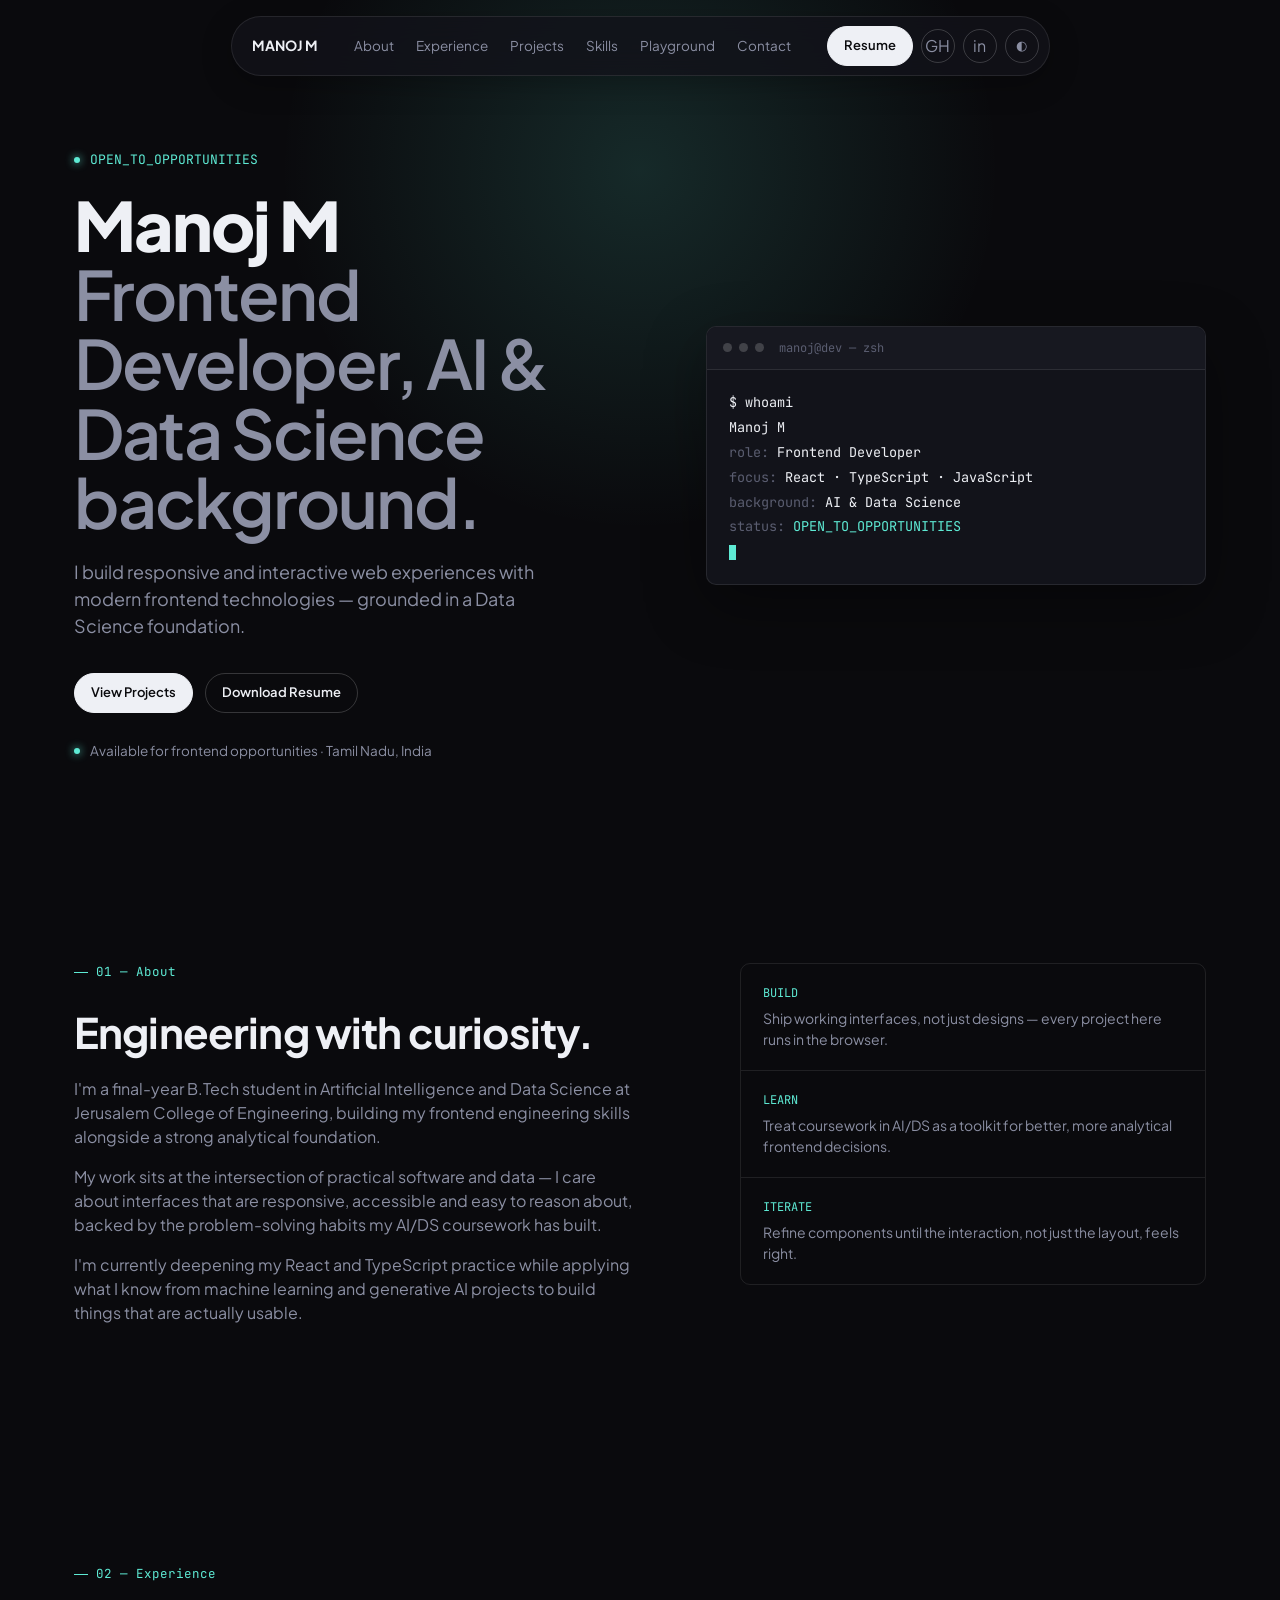
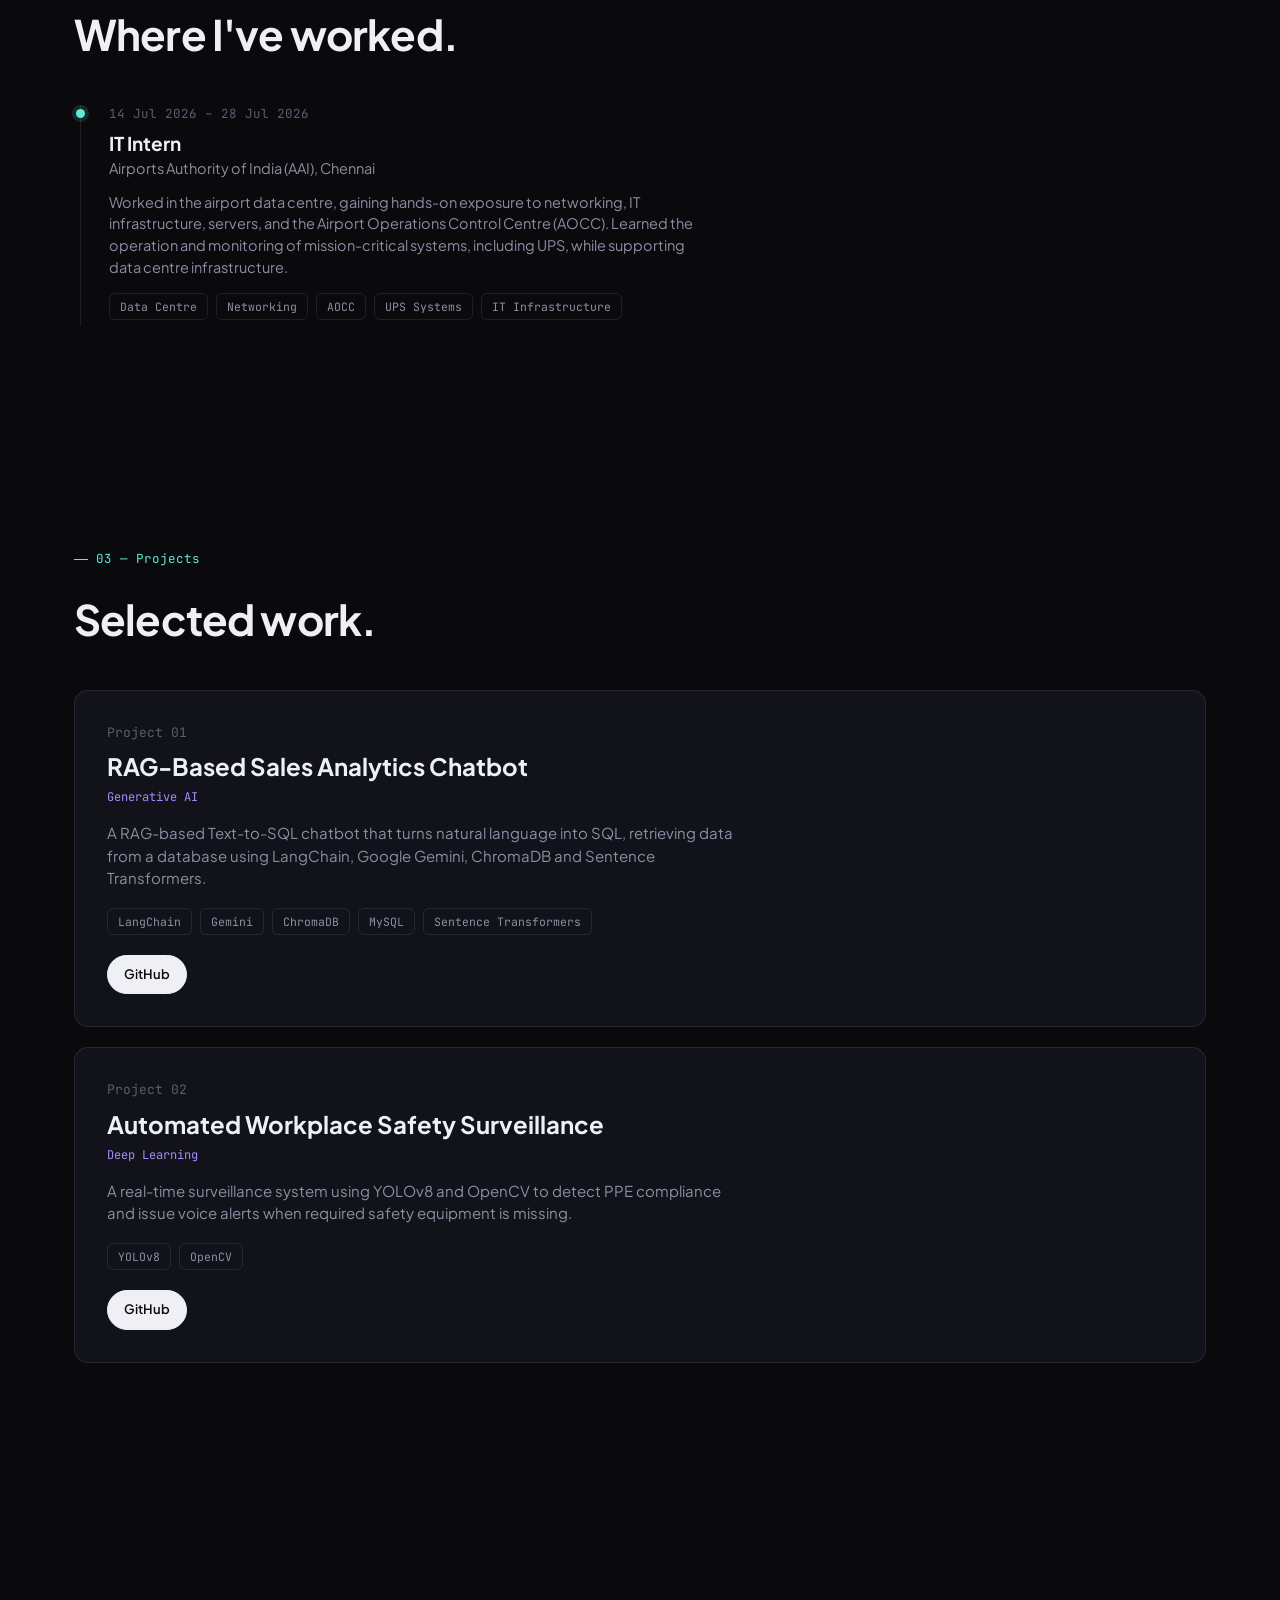
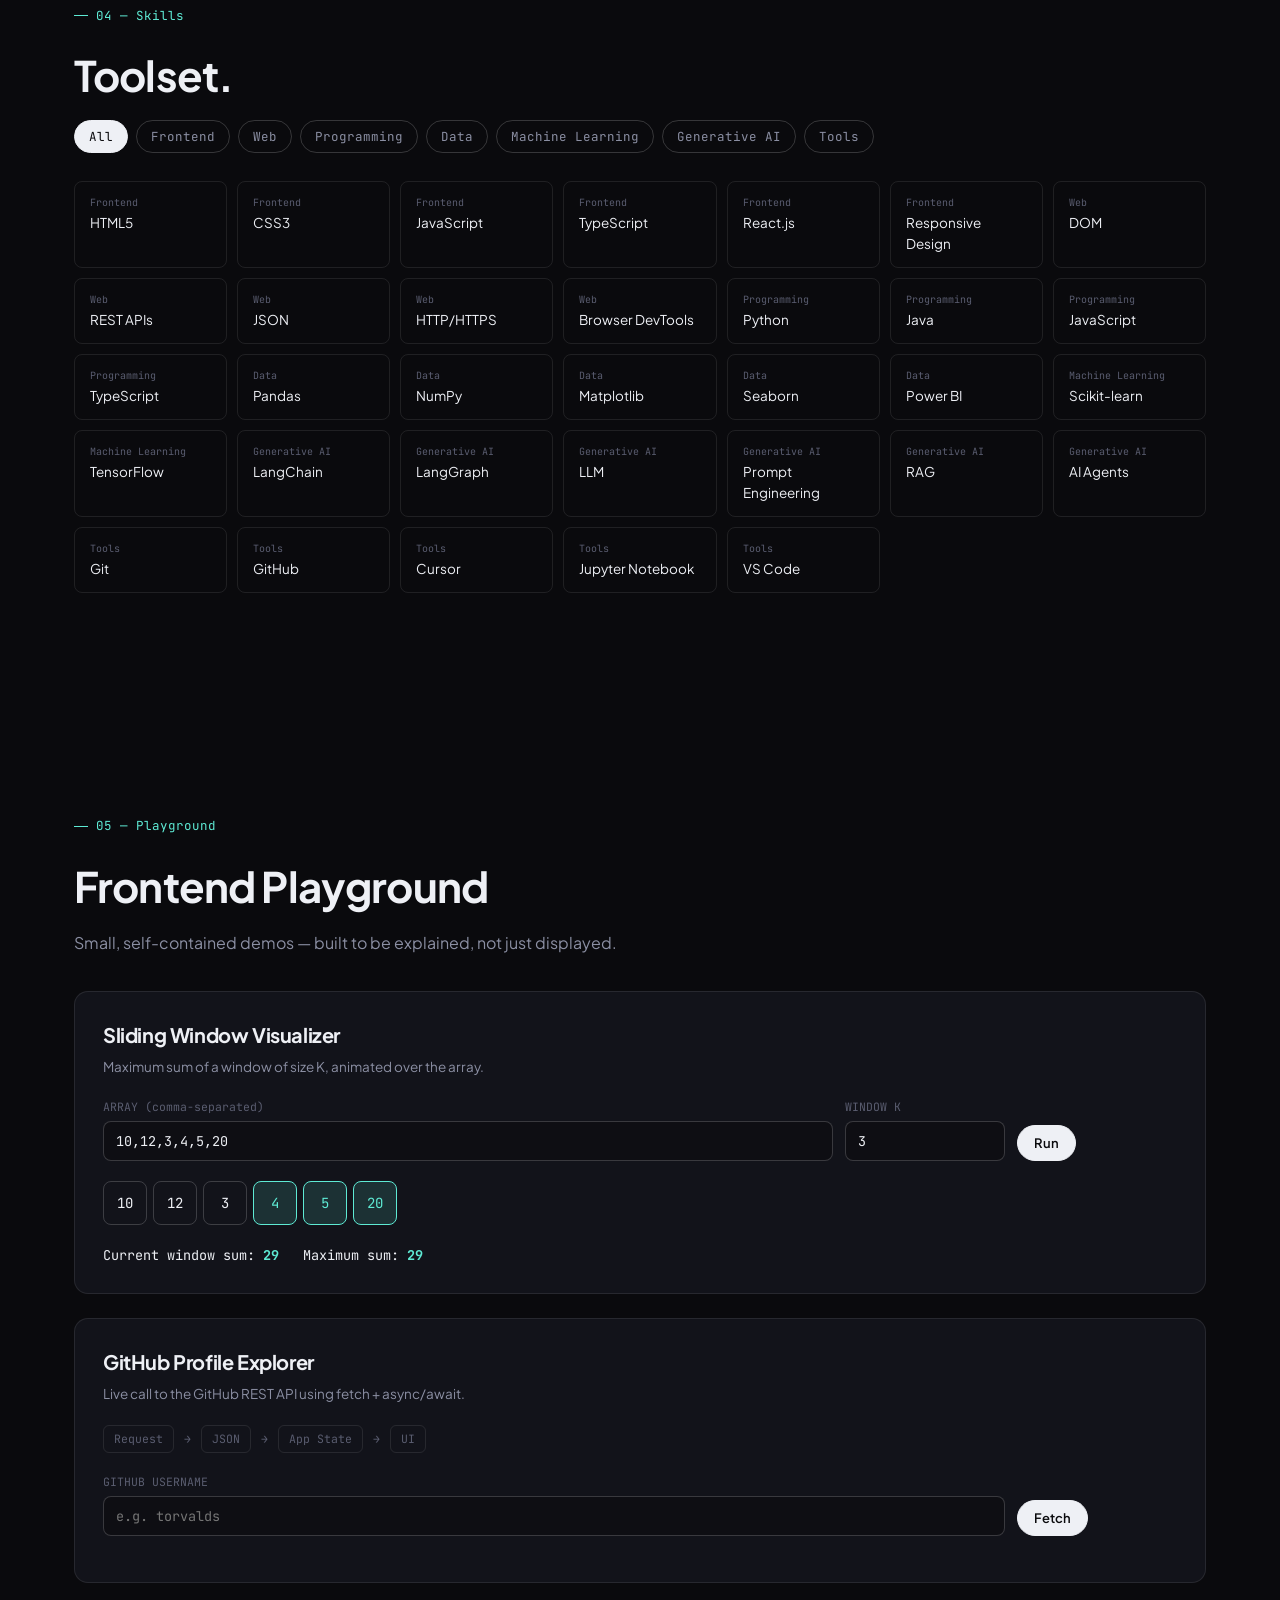
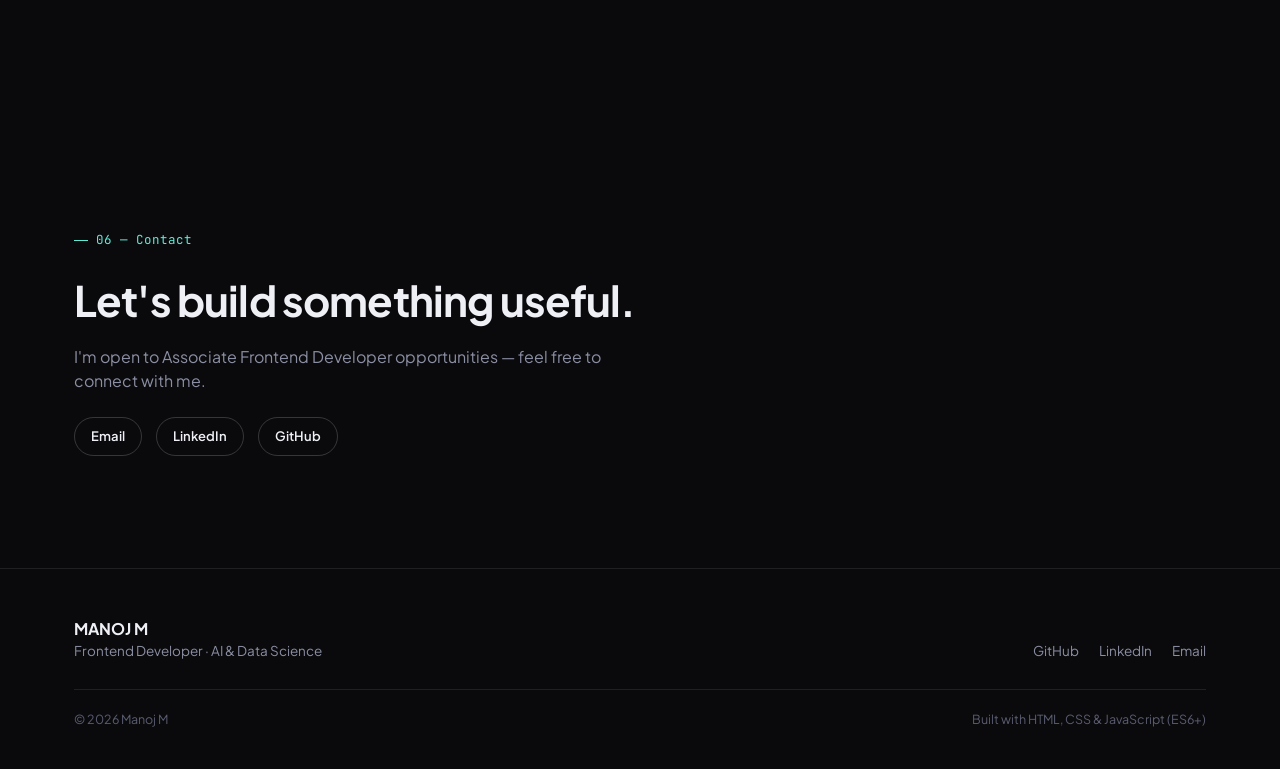
==== index.html @ 77912a02 "Add files via upload" ====
<!DOCTYPE html>
<html lang="en">
<head>
<meta charset="UTF-8">
<meta name="viewport" content="width=device-width, initial-scale=1, viewport-fit=cover">
<title>Manoj M — Frontend Developer</title>
<link rel="preconnect" href="https://fonts.googleapis.com">
<link href="https://fonts.googleapis.com/css2?family=Plus+Jakarta+Sans:wght@400;500;600;700;800&family=JetBrains+Mono:wght@400;500;600&display=swap" rel="stylesheet">
<style>
:root{
  --bg:#0a0a0d; --bg-2:#0e0e13; --surface:#12131a; --surface-2:#171820;
  --border:rgba(255,255,255,.09); --border-strong:rgba(255,255,255,.18);
  --text:#eef0f5; --text-dim:#8b8fa3; --text-faint:#5a5d70;
  --accent:#5eead4; --accent-2:#a78bfa; --accent-glow:rgba(94,234,212,.14);
  --mono:'JetBrains Mono',monospace; --sans:'Plus Jakarta Sans',sans-serif;
  --radius:10px; --gap:8px;
  padding-top:env(safe-area-inset-top,0px); padding-bottom:env(safe-area-inset-bottom,0px);
  box-sizing:border-box;
}
:root:not([data-theme="light"]){ }
:root[data-theme="light"]{
  --bg:#f7f7f5; --bg-2:#f1f1ee; --surface:#ffffff; --surface-2:#fbfbfa;
  --border:rgba(10,10,15,.1); --border-strong:rgba(10,10,15,.22);
  --text:#101114; --text-dim:#5c5f6b; --text-faint:#9698a3;
  --accent:#0d9488; --accent-2:#7c3aed; --accent-glow:rgba(13,148,136,.10);
}
*{box-sizing:border-box; margin:0; padding:0;}
html{scroll-behavior:smooth; scroll-padding-top:env(safe-area-inset-top,0px);}
body{background:var(--bg); color:var(--text); font-family:var(--sans); line-height:1.5; -webkit-font-smoothing:antialiased; overflow-x:hidden; transition:background .3s,color .3s;}
img{max-width:100%; display:block;}
a{color:inherit; text-decoration:none;}
.wrap{max-width:1180px; margin:0 auto; padding:0 24px;}
.mono{font-family:var(--mono);}
.dim{color:var(--text-dim);}
section{padding:112px 0; position:relative;}
h1,h2,h3{letter-spacing:-0.02em; font-weight:700;}
.label{font-family:var(--mono); font-size:12.5px; color:var(--accent); display:flex; align-items:center; gap:8px; margin-bottom:18px;}
.label::before{content:''; width:14px; height:1px; background:var(--accent);}
.h2{font-size:clamp(28px,4vw,42px); margin-bottom:14px;}
.sub{color:var(--text-dim); max-width:560px; font-size:16px;}

/* nav */
#nav{position:fixed; top:env(safe-area-inset-top,0px); left:0; right:0; z-index:100; display:flex; justify-content:center; padding-top:16px; transition:padding .3s;}
#nav.scrolled{padding-top:8px;}
.navbar{display:flex; align-items:center; gap:28px; background:color-mix(in srgb, var(--surface) 78%, transparent); backdrop-filter:blur(14px); border:1px solid var(--border); border-radius:999px; padding:9px 10px 9px 20px; box-shadow:0 8px 30px rgba(0,0,0,.25); transition:all .3s;}
.navbar .name{font-weight:700; font-size:14px; margin-right:8px;}
.navlinks{display:flex; gap:22px;}
.navlinks a{font-size:13.5px; color:var(--text-dim); transition:color .2s; position:relative;}
.navlinks a:hover, .navlinks a.active{color:var(--text);}
.navactions{display:flex; align-items:center; gap:8px; margin-left:8px;}
.btn{font-family:var(--sans); font-size:13px; font-weight:600; border-radius:999px; padding:9px 16px; border:1px solid var(--border-strong); cursor:pointer; transition:all .2s; white-space:nowrap;}
.btn-primary{background:var(--text); color:var(--bg); border-color:var(--text);}
.btn-primary:hover{opacity:.85; transform:translateY(-1px);}
.btn-ghost{background:transparent; color:var(--text);}
.btn-ghost:hover{background:var(--surface-2); border-color:var(--border-strong);}
.icon-btn{width:34px; height:34px; border-radius:50%; display:flex; align-items:center; justify-content:center; border:1px solid var(--border-strong); background:transparent; cursor:pointer; color:var(--text-dim); transition:all .2s; flex-shrink:0;}
.icon-btn:hover{color:var(--text); border-color:var(--text);}
#mobileToggle{display:none;}
#mobileMenu{display:none;}

/* hero */
#hero{padding:150px 0 90px; min-height:88vh; display:flex; align-items:center;}
#hero .glow{position:absolute; inset:0; pointer-events:none; background:radial-gradient(600px circle at var(--mx,50%) var(--my,20%), var(--accent-glow), transparent 60%); transition:background .1s; z-index:0;}
.hero-grid{display:grid; grid-template-columns:1.15fr 1fr; gap:56px; align-items:center; position:relative; z-index:1;}
.eyebrow{font-family:var(--mono); font-size:13px; color:var(--accent); margin-bottom:20px; display:flex; align-items:center; gap:10px;}
.dot-live{width:6px; height:6px; border-radius:50%; background:var(--accent); box-shadow:0 0 8px var(--accent); animation:pulse 2s infinite;}
@keyframes pulse{0%,100%{opacity:1;}50%{opacity:.35;}}
.hero-title{font-size:clamp(40px,6vw,68px); line-height:1.02; font-weight:800; letter-spacing:-0.03em;}
.hero-title span{color:var(--text-dim); font-weight:600;}
.hero-desc{margin-top:22px; font-size:18px; color:var(--text-dim); max-width:480px; font-weight:400;}
.hero-cta{display:flex; gap:12px; margin-top:34px; flex-wrap:wrap;}
.hero-avail{margin-top:28px; display:flex; align-items:center; gap:10px; font-size:13.5px; color:var(--text-dim);}

.term{background:var(--surface); border:1px solid var(--border); border-radius:var(--radius); overflow:hidden; box-shadow:0 20px 60px rgba(0,0,0,.35);}
.term-bar{display:flex; align-items:center; gap:7px; padding:12px 16px; border-bottom:1px solid var(--border); background:var(--surface-2);}
.term-dot{width:9px; height:9px; border-radius:50%; background:var(--border-strong);}
.term-title{margin-left:8px; font-family:var(--mono); font-size:12px; color:var(--text-faint);}
.term-body{padding:20px 22px; font-family:var(--mono); font-size:13.5px; line-height:1.85;}
.term-body .k{color:var(--text-faint);}
.term-body .v{color:var(--text);}
.term-body .accent{color:var(--accent);}
.caret{display:inline-block; width:7px; height:15px; background:var(--accent); vertical-align:middle; animation:blink 1s step-end infinite;}
@keyframes blink{50%{opacity:0;}}

/* about */
.about-grid{display:grid; grid-template-columns:1.3fr 1fr; gap:60px; align-items:start;}
.about-grid p{color:var(--text-dim); font-size:16px; margin-bottom:16px; max-width:560px;}
.phil{display:flex; flex-direction:column; gap:0; border:1px solid var(--border); border-radius:var(--radius); overflow:hidden;}
.phil-item{padding:20px 22px; border-bottom:1px solid var(--border);}
.phil-item:last-child{border-bottom:none;}
.phil-item .t{font-family:var(--mono); font-size:12px; color:var(--accent); margin-bottom:6px;}
.phil-item .d{font-size:14px; color:var(--text-dim);}

/* experience */
.tl{border-left:1px solid var(--border); padding-left:28px; margin-left:6px; position:relative;}
.tl-item{position:relative; padding-bottom:6px;}
.tl-item::before{content:''; position:absolute; left:-33px; top:4px; width:9px; height:9px; border-radius:50%; background:var(--accent); box-shadow:0 0 0 4px var(--accent-glow);}
.tl-date{font-family:var(--mono); font-size:12.5px; color:var(--text-faint); margin-bottom:6px;}
.tl-role{font-size:19px; font-weight:700;}
.tl-org{color:var(--text-dim); font-size:14.5px; margin-bottom:12px;}
.tl-tags{display:flex; gap:8px; flex-wrap:wrap;}
.tag{font-family:var(--mono); font-size:11.5px; padding:4px 10px; border:1px solid var(--border); border-radius:6px; color:var(--text-dim);}

/* projects */
.proj-card{border:1px solid var(--border); border-radius:14px; padding:32px; background:var(--surface); margin-bottom:20px; transition:transform .25s, border-color .25s;}
.proj-card:hover{transform:translateY(-4px); border-color:var(--border-strong);}
.proj-top{display:flex; justify-content:space-between; align-items:flex-start; gap:20px; flex-wrap:wrap;}
.proj-num{font-family:var(--mono); color:var(--text-faint); font-size:13px;}
.proj-title{font-size:24px; font-weight:700; margin:6px 0 4px;}
.proj-cat{font-family:var(--mono); font-size:12px; color:var(--accent-2);}
.proj-desc{color:var(--text-dim); margin:16px 0 18px; max-width:640px; font-size:15px;}
.proj-tags{display:flex; gap:8px; flex-wrap:wrap; margin-bottom:20px;}
.proj-actions{display:flex; gap:10px;}
.btn-disabled{opacity:.4; cursor:not-allowed;}

/* skills */
.filter-row{display:flex; gap:8px; flex-wrap:wrap; margin-bottom:28px;}
.chip{font-family:var(--mono); font-size:12.5px; padding:7px 14px; border-radius:999px; border:1px solid var(--border-strong); background:transparent; color:var(--text-dim); cursor:pointer; transition:all .2s;}
.chip.active{background:var(--text); color:var(--bg); border-color:var(--text);}
.skill-grid{display:grid; grid-template-columns:repeat(auto-fill,minmax(150px,1fr)); gap:10px;}
.skill-badge{border:1px solid var(--border); border-radius:8px; padding:13px 15px; font-size:13.5px; transition:all .2s; opacity:1;}
.skill-badge.hide{display:none;}
.skill-badge:hover{border-color:var(--accent); background:var(--surface);}
.skill-cat{font-family:var(--mono); font-size:10px; color:var(--text-faint); display:block; margin-bottom:3px;}

/* playground */
.play-card{border:1px solid var(--border); border-radius:14px; padding:28px; background:var(--surface); margin-bottom:24px;}
.play-head{margin-bottom:20px;}
.play-head h3{font-size:20px; margin-bottom:4px;}
.field-row{display:flex; gap:12px; flex-wrap:wrap; margin-bottom:18px;}
.field{flex:1; min-width:160px;}
.field label{display:block; font-family:var(--mono); font-size:11.5px; color:var(--text-faint); margin-bottom:6px;}
input,textarea{width:100%; background:var(--bg-2); border:1px solid var(--border-strong); border-radius:8px; padding:10px 12px; color:var(--text); font-family:var(--mono); font-size:13.5px; transition:border-color .2s;}
input:focus,textarea:focus{outline:none; border-color:var(--accent);}
.sw-track{display:flex; gap:6px; margin:20px 0; flex-wrap:wrap;}
.sw-cell{width:44px; height:44px; border:1px solid var(--border-strong); border-radius:8px; display:flex; align-items:center; justify-content:center; font-family:var(--mono); font-size:14px; transition:all .25s;}
.sw-cell.inwin{border-color:var(--accent); background:var(--accent-glow); color:var(--accent);}
.sw-stats{display:flex; gap:24px; font-family:var(--mono); font-size:13.5px; margin-top:14px; flex-wrap:wrap;}
.sw-stats b{color:var(--accent);}

.gh-flow{display:flex; align-items:center; gap:10px; font-family:var(--mono); font-size:11.5px; color:var(--text-faint); margin:14px 0 20px; flex-wrap:wrap;}
.gh-flow span{border:1px solid var(--border); padding:4px 10px; border-radius:6px;}
.gh-result{display:flex; gap:18px; align-items:center; margin-top:18px; flex-wrap:wrap;}
.gh-avatar{width:64px; height:64px; border-radius:50%; border:1px solid var(--border-strong);}
.gh-stats{display:flex; gap:20px; font-size:13.5px; flex-wrap:wrap;}
.gh-stats b{display:block; font-size:17px;}
.state-msg{font-family:var(--mono); font-size:13px; color:var(--text-dim); padding:14px 0;}
.skeleton{height:64px; border-radius:8px; background:linear-gradient(90deg,var(--surface-2),var(--border),var(--surface-2)); background-size:200% 100%; animation:sk 1.4s infinite;}
@keyframes sk{0%{background-position:200% 0;}100%{background-position:-200% 0;}}

.form-msg{font-family:var(--mono); font-size:12px; color:#f87171; margin-top:5px; min-height:16px;}
.success-box{border:1px solid var(--accent); background:var(--accent-glow); color:var(--accent); padding:14px 16px; border-radius:8px; font-size:14px; margin-top:16px;}

footer{border-top:1px solid var(--border); padding:48px 0 40px;}
.foot-grid{display:flex; justify-content:space-between; align-items:flex-end; flex-wrap:wrap; gap:20px;}
.foot-links{display:flex; gap:20px;}
.foot-links a{color:var(--text-dim); font-size:13.5px;}
.foot-links a:hover{color:var(--text);}
.foot-bottom{margin-top:28px; padding-top:20px; border-top:1px solid var(--border); display:flex; justify-content:space-between; font-size:12.5px; color:var(--text-faint); flex-wrap:wrap; gap:8px;}

@media(prefers-reduced-motion:reduce){*{animation:none !important; transition:none !important;}}

@media(max-width:900px){
  .hero-grid,.about-grid{grid-template-columns:1fr; gap:36px;}
  .navlinks{display:none;}
  #mobileToggle{display:flex;}
  section{padding:76px 0;}
  #mobileMenu.open{display:flex;}
  #mobileMenu{position:fixed; inset:0; z-index:99; background:var(--bg); flex-direction:column; align-items:center; justify-content:center; gap:26px;}
  #mobileMenu a{font-size:22px; font-weight:600;}
}
@media(max-width:520px){
  .navbar{width:calc(100% - 24px); justify-content:space-between;}
  .hero-cta{width:100%;}
  .hero-cta .btn{flex:1; text-align:center;}
}
::selection{background:var(--accent); color:var(--bg);}
:focus-visible{outline:2px solid var(--accent); outline-offset:2px;}
</style>
</head>
<body>

<nav id="nav"><div class="navbar" id="navbar">
  <span class="name">MANOJ M</span>
  <div class="navlinks">
    <a href="#about">About</a><a href="#experience">Experience</a><a href="#projects">Projects</a>
    <a href="#skills">Skills</a><a href="#playground">Playground</a><a href="#contact">Contact</a>
  </div>
  <div class="navactions">
    <a class="btn btn-primary" href="#" id="resumeBtn" data-role="resume-link">Resume</a>
    <a class="icon-btn" href="#" aria-label="GitHub" data-role="github-link">GH</a>
    <a class="icon-btn" href="#" aria-label="LinkedIn" data-role="linkedin-link">in</a>
    <button class="icon-btn" id="themeToggle" aria-label="Toggle theme">◐</button>
    <button class="icon-btn" id="mobileToggle" aria-label="Menu">☰</button>
  </div>
</div></nav>

<div id="mobileMenu">
  <a href="#about">About</a><a href="#experience">Experience</a><a href="#projects">Projects</a>
  <a href="#skills">Skills</a><a href="#playground">Playground</a><a href="#contact">Contact</a>
</div>

<section id="hero"><div class="glow" id="heroGlow"></div><div class="wrap hero-grid">
  <div>
    <div class="eyebrow"><span class="dot-live"></span>OPEN_TO_OPPORTUNITIES</div>
    <h1 class="hero-title">Manoj M<br><span>Frontend Developer, AI &amp; Data Science background.</span></h1>
    <p class="hero-desc">I build responsive and interactive web experiences with modern frontend technologies — grounded in a Data Science foundation.</p>
    <div class="hero-cta">
      <a class="btn btn-primary" href="#projects">View Projects</a>
      <a class="btn btn-ghost" href="#" data-role="resume-link">Download Resume</a>
    </div>
    <div class="hero-avail"><span class="dot-live"></span>Available for frontend opportunities · Tamil Nadu, India</div>
  </div>
  <div class="term">
    <div class="term-bar"><div class="term-dot"></div><div class="term-dot"></div><div class="term-dot"></div><span class="term-title">manoj@dev — zsh</span></div>
    <div class="term-body" id="termBody"></div>
  </div>
</div></section>

<section id="about"><div class="wrap about-grid">
  <div>
    <div class="label">01 — About</div>
    <h2 class="h2">Engineering with curiosity.</h2>
    <p>I'm a final-year B.Tech student in Artificial Intelligence and Data Science at Jerusalem College of Engineering, building my frontend engineering skills alongside a strong analytical foundation.</p>
    <p>My work sits at the intersection of practical software and data — I care about interfaces that are responsive, accessible and easy to reason about, backed by the problem-solving habits my AI/DS coursework has built.</p>
    <p>I'm currently deepening my React and TypeScript practice while applying what I know from machine learning and generative AI projects to build things that are actually usable.</p>
  </div>
  <div class="phil">
    <div class="phil-item"><div class="t">BUILD</div><div class="d">Ship working interfaces, not just designs — every project here runs in the browser.</div></div>
    <div class="phil-item"><div class="t">LEARN</div><div class="d">Treat coursework in AI/DS as a toolkit for better, more analytical frontend decisions.</div></div>
    <div class="phil-item"><div class="t">ITERATE</div><div class="d">Refine components until the interaction, not just the layout, feels right.</div></div>
  </div>
</div></section>

<section id="experience"><div class="wrap">
  <div class="label">02 — Experience</div>
  <h2 class="h2">Where I've worked.</h2>
  <div class="tl" style="margin-top:40px;">
    <div class="tl-item">
      <div class="tl-date">14 Jul 2026 – 28 Jul 2026</div>
      <div class="tl-role">IT Intern</div>
      <div class="tl-org">Airports Authority of India (AAI), Chennai</div>
      <p class="dim" style="max-width:600px; margin-bottom:14px; font-size:14.5px;">Worked in the airport data centre, gaining hands-on exposure to networking, IT infrastructure, servers, and the Airport Operations Control Centre (AOCC). Learned the operation and monitoring of mission-critical systems, including UPS, while supporting data centre infrastructure.</p>
      <div class="tl-tags"><span class="tag">Data Centre</span><span class="tag">Networking</span><span class="tag">AOCC</span><span class="tag">UPS Systems</span><span class="tag">IT Infrastructure</span></div>
    </div>
  </div>
</div></section>

<section id="projects"><div class="wrap">
  <div class="label">03 — Projects</div>
  <h2 class="h2">Selected work.</h2>
  <div style="margin-top:40px;">
    <div class="proj-card">
      <div class="proj-top">
        <div><div class="proj-num">Project 01</div><div class="proj-title">RAG-Based Sales Analytics Chatbot</div><div class="proj-cat">Generative AI</div></div>
      </div>
      <p class="proj-desc">A RAG-based Text-to-SQL chatbot that turns natural language into SQL, retrieving data from a database using LangChain, Google Gemini, ChromaDB and Sentence Transformers.</p>
      <div class="proj-tags"><span class="tag">LangChain</span><span class="tag">Gemini</span><span class="tag">ChromaDB</span><span class="tag">MySQL</span><span class="tag">Sentence Transformers</span></div>
      <div class="proj-actions">
  <a class="btn btn-primary"
     href="https://github.com/manojm2005/RAG-based-TXT-to-SQL-Chatbot"
     target="_blank"
     rel="noopener noreferrer">
    GitHub
  </a>
</div>
    </div>
    <div class="proj-card">
      <div class="proj-top">
        <div><div class="proj-num">Project 02</div><div class="proj-title">Automated Workplace Safety Surveillance</div><div class="proj-cat">Deep Learning</div></div>
      </div>
      <p class="proj-desc">A real-time surveillance system using YOLOv8 and OpenCV to detect PPE compliance and issue voice alerts when required safety equipment is missing.</p>
      <div class="proj-tags"><span class="tag">YOLOv8</span><span class="tag">OpenCV</span></div>
      <div class="proj-actions">
  <a class="btn btn-primary"
     href="https://github.com/manojm2005/automated-workplace-safety-surveillance"
     target="_blank"
     rel="noopener noreferrer">
    GitHub
  </a>
</div>
    </div>
  </div>
</div></section>

<section id="skills"><div class="wrap">
  <div class="label">04 — Skills</div>
  <h2 class="h2">Toolset.</h2>
  <div class="filter-row" id="filterRow"></div>
  <div class="skill-grid" id="skillGrid"></div>
</div></section>

<section id="playground"><div class="wrap">
  <div class="label">05 — Playground</div>
  <h2 class="h2">Frontend Playground</h2>
  <p class="sub" style="margin-bottom:36px;">Small, self-contained demos — built to be explained, not just displayed.</p>

  <div class="play-card">
    <div class="play-head"><h3>Sliding Window Visualizer</h3><span class="dim" style="font-size:13.5px;">Maximum sum of a window of size K, animated over the array.</span></div>
    <div class="field-row">
      <div class="field"><label>ARRAY (comma-separated)</label><input id="swArr" value="10,12,3,4,5,20"></div>
      <div class="field" style="flex:0 0 100px;"><label>WINDOW K</label><input id="swK" value="3"></div>
      <div class="field" style="flex:0 0 auto; align-self:flex-end;"><button class="btn btn-primary" id="swRun">Run</button></div>
    </div>
    <div class="sw-track" id="swTrack"></div>
    <div class="sw-stats"><span>Current window sum: <b id="swCur">–</b></span><span>Maximum sum: <b id="swMax">–</b></span></div>
  </div>

  <div class="play-card">
    <div class="play-head"><h3>GitHub Profile Explorer</h3><span class="dim" style="font-size:13.5px;">Live call to the GitHub REST API using fetch + async/await.</span></div>
    <div class="gh-flow"><span>Request</span>→<span>JSON</span>→<span>App State</span>→<span>UI</span></div>
    <div class="field-row">
      <div class="field"><label>GITHUB USERNAME</label><input id="ghUser" placeholder="e.g. torvalds"></div>
      <div class="field" style="flex:0 0 auto; align-self:flex-end;"><button class="btn btn-primary" id="ghRun">Fetch</button></div>
    </div>
    <div id="ghResult"></div>
  </div>

  </div>
</div></section>

<section id="contact"><div class="wrap">
  <div class="label">06 — Contact</div>
  <h2 class="h2">Let's build something useful.</h2>
  <p class="sub">I'm open to Associate Frontend Developer opportunities — feel free to connect with me.</p>
  <div style="display:flex; gap:14px; margin:24px 0 0; flex-wrap:wrap;">
    <a class="btn btn-ghost"
   href="https://mail.google.com/mail/?view=cm&fs=1&to=manojmuniyasamy20@gmail.com"
   target="_blank"
   rel="noopener noreferrer">
    Email
</a>
    <a class="btn btn-ghost" href="#" data-role="linkedin-link" target="_blank" rel="noopener noreferrer">LinkedIn</a>
    <a class="btn btn-ghost" href="#" data-role="github-link" target="_blank" rel="noopener noreferrer">GitHub</a>
  </div>
</div></section>

<footer><div class="wrap">
  <div class="foot-grid">
    <div><div style="font-weight:700; font-size:16px;">MANOJ M</div><div class="dim" style="font-size:13.5px;">Frontend Developer · AI &amp; Data Science</div></div>
    <div class="foot-links">
      <a href="#" data-role="github-link">GitHub</a><a href="#" data-role="linkedin-link">LinkedIn</a><a href="mailto:manojmuniyasamy20@gmail.com">Email</a>
    </div>
  </div>
  <div class="foot-bottom"><span>© 2026 Manoj M</span><span>Built with HTML, CSS &amp; JavaScript (ES6+)</span></div>
</div></footer>

<script>
// ---- CONFIG: edit these ----
const CONFIG = {
  name: "Manoj M",
  email: "manojmuniyasamy20@gmail.com",
  phone: "+91 7708273946",
  github: "https://github.com/manojm2005", // add GitHub profile URL
  linkedin: "https://www.linkedin.com/in/manojm2005/", // add LinkedIn profile URL
  resumeUrl: "https://drive.google.com/file/d/1PnCctKmkssjMYMB73XEdOOGw83InLcdV/view?usp=drive_link" // add hosted resume URL
};
document.querySelectorAll('[data-role="github-link"]').forEach(a=>{ if(CONFIG.github) a.href=CONFIG.github; else a.addEventListener('click',e=>e.preventDefault()); });
document.querySelectorAll('[data-role="linkedin-link"]').forEach(a=>{ if(CONFIG.linkedin) a.href=CONFIG.linkedin; else a.addEventListener('click',e=>e.preventDefault()); });
document.querySelectorAll('[data-role="resume-link"]').forEach(a=>{ if(CONFIG.resumeUrl) a.href=CONFIG.resumeUrl; else a.addEventListener('click',e=>e.preventDefault()); });

// theme (localStorage)
const root=document.documentElement;
const saved=localStorage.getItem('theme')||'dark';
if(saved==='light') root.setAttribute('data-theme','light');
document.getElementById('themeToggle').addEventListener('click',()=>{
  const isLight=root.getAttribute('data-theme')==='light';
  if(isLight){root.removeAttribute('data-theme'); localStorage.setItem('theme','dark');}
  else{root.setAttribute('data-theme','light'); localStorage.setItem('theme','light');}
});

// nav scroll state + active link
const navEl=document.getElementById('nav');
const sections=document.querySelectorAll('section');
const links=document.querySelectorAll('.navlinks a');
window.addEventListener('scroll',()=>{
  navEl.classList.toggle('scrolled', window.scrollY>40);
  let cur='';
  sections.forEach(s=>{ if(window.scrollY>=s.offsetTop-140) cur=s.id; });
  links.forEach(l=>l.classList.toggle('active', l.getAttribute('href')==='#'+cur));
},{passive:true});

// mobile menu
const mm=document.getElementById('mobileMenu');
document.getElementById('mobileToggle').addEventListener('click',()=>mm.classList.toggle('open'));
mm.querySelectorAll('a').forEach(a=>a.addEventListener('click',()=>mm.classList.remove('open')));

// hero ambient glow (respects reduced motion)
const reduceMotion=window.matchMedia('(prefers-reduced-motion: reduce)').matches;
if(!reduceMotion){
  document.getElementById('hero').addEventListener('mousemove',e=>{
    const g=document.getElementById('heroGlow');
    g.style.setProperty('--mx', e.clientX+'px'); g.style.setProperty('--my', e.clientY+'px');
  });
}

// terminal typing animation
const termLines=[
  {k:'$ whoami',v:''},{k:'',v:'Manoj M'},{k:'',v:''},
  {k:'role:',v:'Frontend Developer'},{k:'focus:',v:'React · TypeScript · JavaScript'},
  {k:'background:',v:'AI & Data Science'},{k:'status:',v:'OPEN_TO_OPPORTUNITIES',accent:true}
];
const termBody=document.getElementById('termBody');
function renderTerm(){
  let html='';
  termLines.forEach(l=>{
    if(l.k.startsWith('$')) html+=`<div>${l.k}</div>`;
    else if(l.k==='') html+=`<div>${l.v}</div>`;
    else html+=`<div><span class="k">${l.k}</span> <span class="${l.accent?'accent':'v'}">${l.v}</span></div>`;
  });
  html+=`<div><span class="caret"></span></div>`;
  termBody.innerHTML=html;
}
renderTerm();

// skills data + filter
const SKILLS=[
  ['Frontend','HTML5'],['Frontend','CSS3'],['Frontend','JavaScript'],['Frontend','TypeScript'],['Frontend','React.js'],['Frontend','Responsive Design'],
  ['Web','DOM'],['Web','REST APIs'],['Web','JSON'],['Web','HTTP/HTTPS'],['Web','Browser DevTools'],
  ['Programming','Python'],['Programming','Java'],['Programming','JavaScript'],['Programming','TypeScript'],
  ['Data','Pandas'],['Data','NumPy'],['Data','Matplotlib'],['Data','Seaborn'],['Data','Power BI'],
  ['Machine Learning','Scikit-learn'],['Machine Learning','TensorFlow'],
  ['Generative AI','LangChain'],['Generative AI','LangGraph'],['Generative AI','LLM'],['Generative AI','Prompt Engineering'],['Generative AI','RAG'],['Generative AI','AI Agents'],
  ['Tools','Git'],['Tools','GitHub'],['Tools','Cursor'],['Tools','Jupyter Notebook'],['Tools','VS Code']
];
const cats=['All',...new Set(SKILLS.map(s=>s[0]))];
const filterRow=document.getElementById('filterRow'), skillGrid=document.getElementById('skillGrid');
filterRow.innerHTML=cats.map(c=>`<button class="chip${c==='All'?' active':''}" data-cat="${c}">${c}</button>`).join('');
skillGrid.innerHTML=SKILLS.map(([c,n])=>`<div class="skill-badge" data-cat="${c}"><span class="skill-cat">${c}</span>${n}</div>`).join('');
filterRow.addEventListener('click',e=>{
  const btn=e.target.closest('.chip'); if(!btn) return;
  filterRow.querySelectorAll('.chip').forEach(c=>c.classList.remove('active')); btn.classList.add('active');
  const cat=btn.dataset.cat;
  skillGrid.querySelectorAll('.skill-badge').forEach(b=>b.classList.toggle('hide', cat!=='All' && b.dataset.cat!==cat));
});

// sliding window visualizer
function runSlidingWindow(){
  const arr=document.getElementById('swArr').value.split(',').map(n=>parseInt(n.trim(),10)).filter(n=>!isNaN(n));
  const k=Math.max(1, Math.min(arr.length, parseInt(document.getElementById('swK').value,10)||1));
  const track=document.getElementById('swTrack');
  track.innerHTML=arr.map((n,i)=>`<div class="sw-cell" id="swc${i}">${n}</div>`).join('');
  if(arr.length<k){ document.getElementById('swCur').textContent='n/a'; document.getElementById('swMax').textContent='n/a'; return; }
  let sum=0; for(let i=0;i<k;i++) sum+=arr[i];
  let max=sum, start=0, i=0;
  const step=()=>{
    for(let j=0;j<arr.length;j++) document.getElementById('swc'+j).classList.remove('inwin');
    for(let j=start;j<start+k;j++) document.getElementById('swc'+j).classList.add('inwin');
    document.getElementById('swCur').textContent=sum;
    document.getElementById('swMax').textContent=max;
    if(start+k<arr.length){
      sum = sum - arr[start] + arr[start+k];
      start++;
      max=Math.max(max,sum);
      setTimeout(step, reduceMotion?0:550);
    }
  };
  step();
}
document.getElementById('swRun').addEventListener('click',runSlidingWindow);
runSlidingWindow();

// GitHub Profile Explorer (real fetch + async/await, no hardcoded data)
async function fetchGithub(){
  const user=document.getElementById('ghUser').value.trim();
  const el=document.getElementById('ghResult');
  if(!user){ el.innerHTML='<div class="state-msg">Enter a GitHub username to begin.</div>'; return; }
  el.innerHTML='<div class="skeleton"></div>';
  try{
    const res=await fetch(`https://api.github.com/users/${encodeURIComponent(user)}`);
    if(res.status===404){ el.innerHTML='<div class="state-msg">No user found for "'+user+'".</div>'; return; }
    if(!res.ok){ throw new Error('GitHub API error: '+res.status); }
    const data=await res.json();
    el.innerHTML=`<div class="gh-result">
      <img class="gh-avatar" src="${data.avatar_url}" alt="${data.login} avatar">
      <div>
        <div style="font-weight:700; font-size:16px;">${data.name||data.login}</div>
        <div class="dim" style="font-size:13.5px; max-width:360px;">${data.bio||'No bio provided.'}</div>
      </div>
      <div class="gh-stats">
        <div><b>${data.public_repos}</b><span class="dim">Repos</span></div>
        <div><b>${data.followers}</b><span class="dim">Followers</span></div>
        <div><b>${data.following}</b><span class="dim">Following</span></div>
      </div>
    </div>`;
  }catch(err){
    el.innerHTML='<div class="state-msg">Something went wrong reaching the GitHub API. Please try again.</div>';
  }
}
document.getElementById('ghRun').addEventListener('click',fetchGithub);
document.getElementById('ghUser').addEventListener('keydown',e=>{ if(e.key==='Enter') fetchGithub(); });

</script>
</body>
</html>
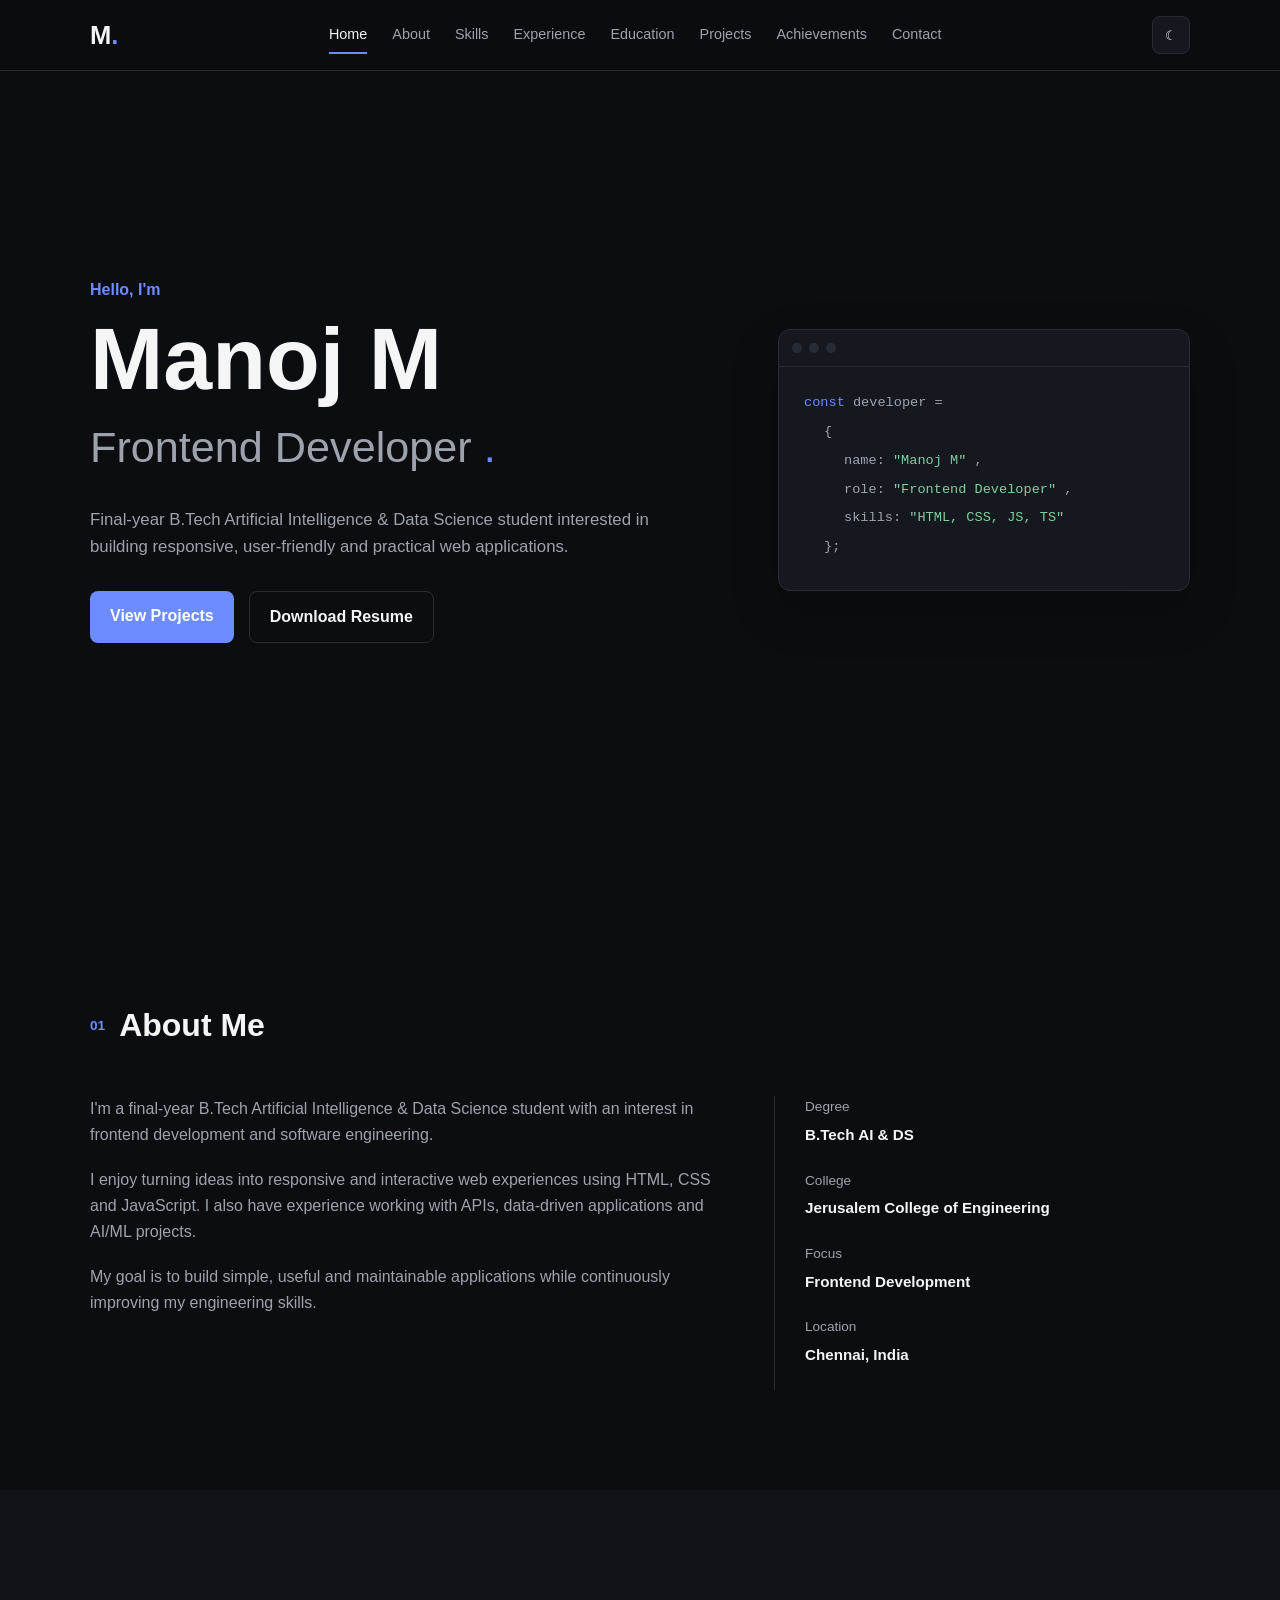
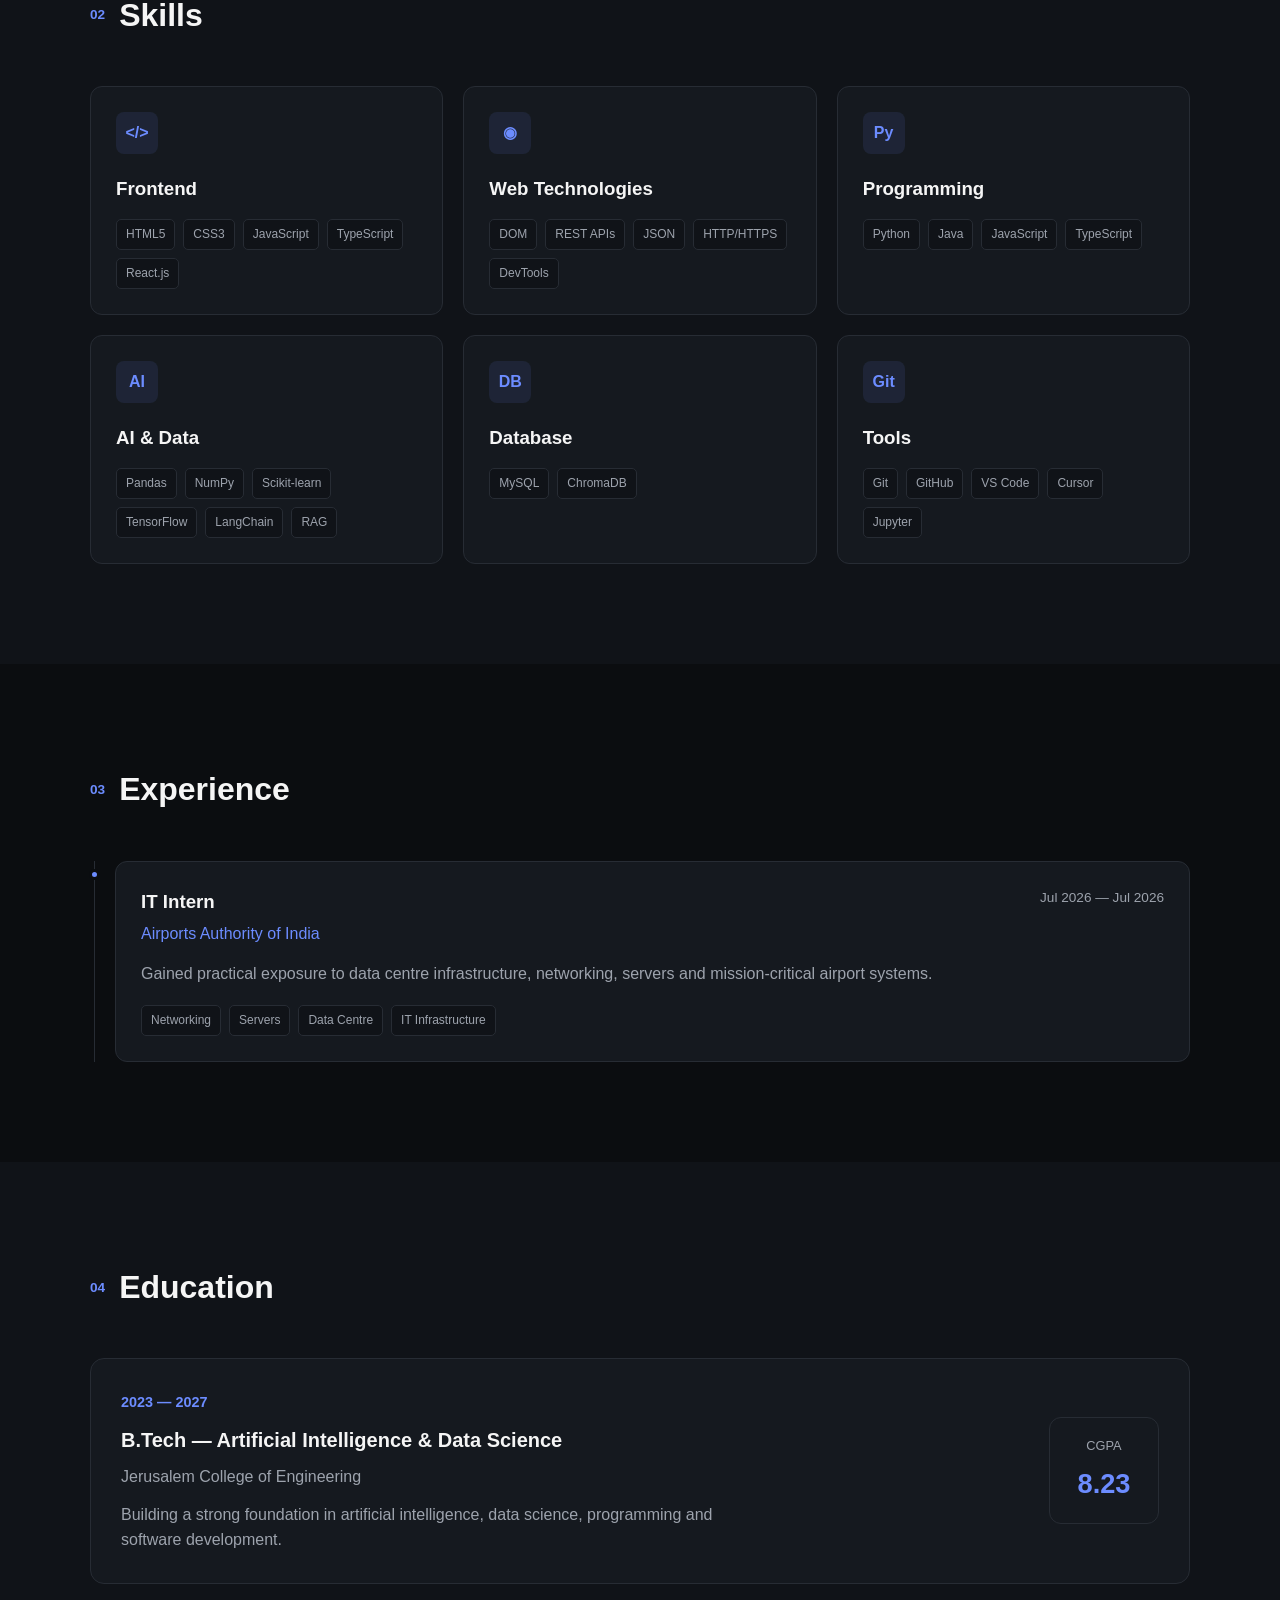
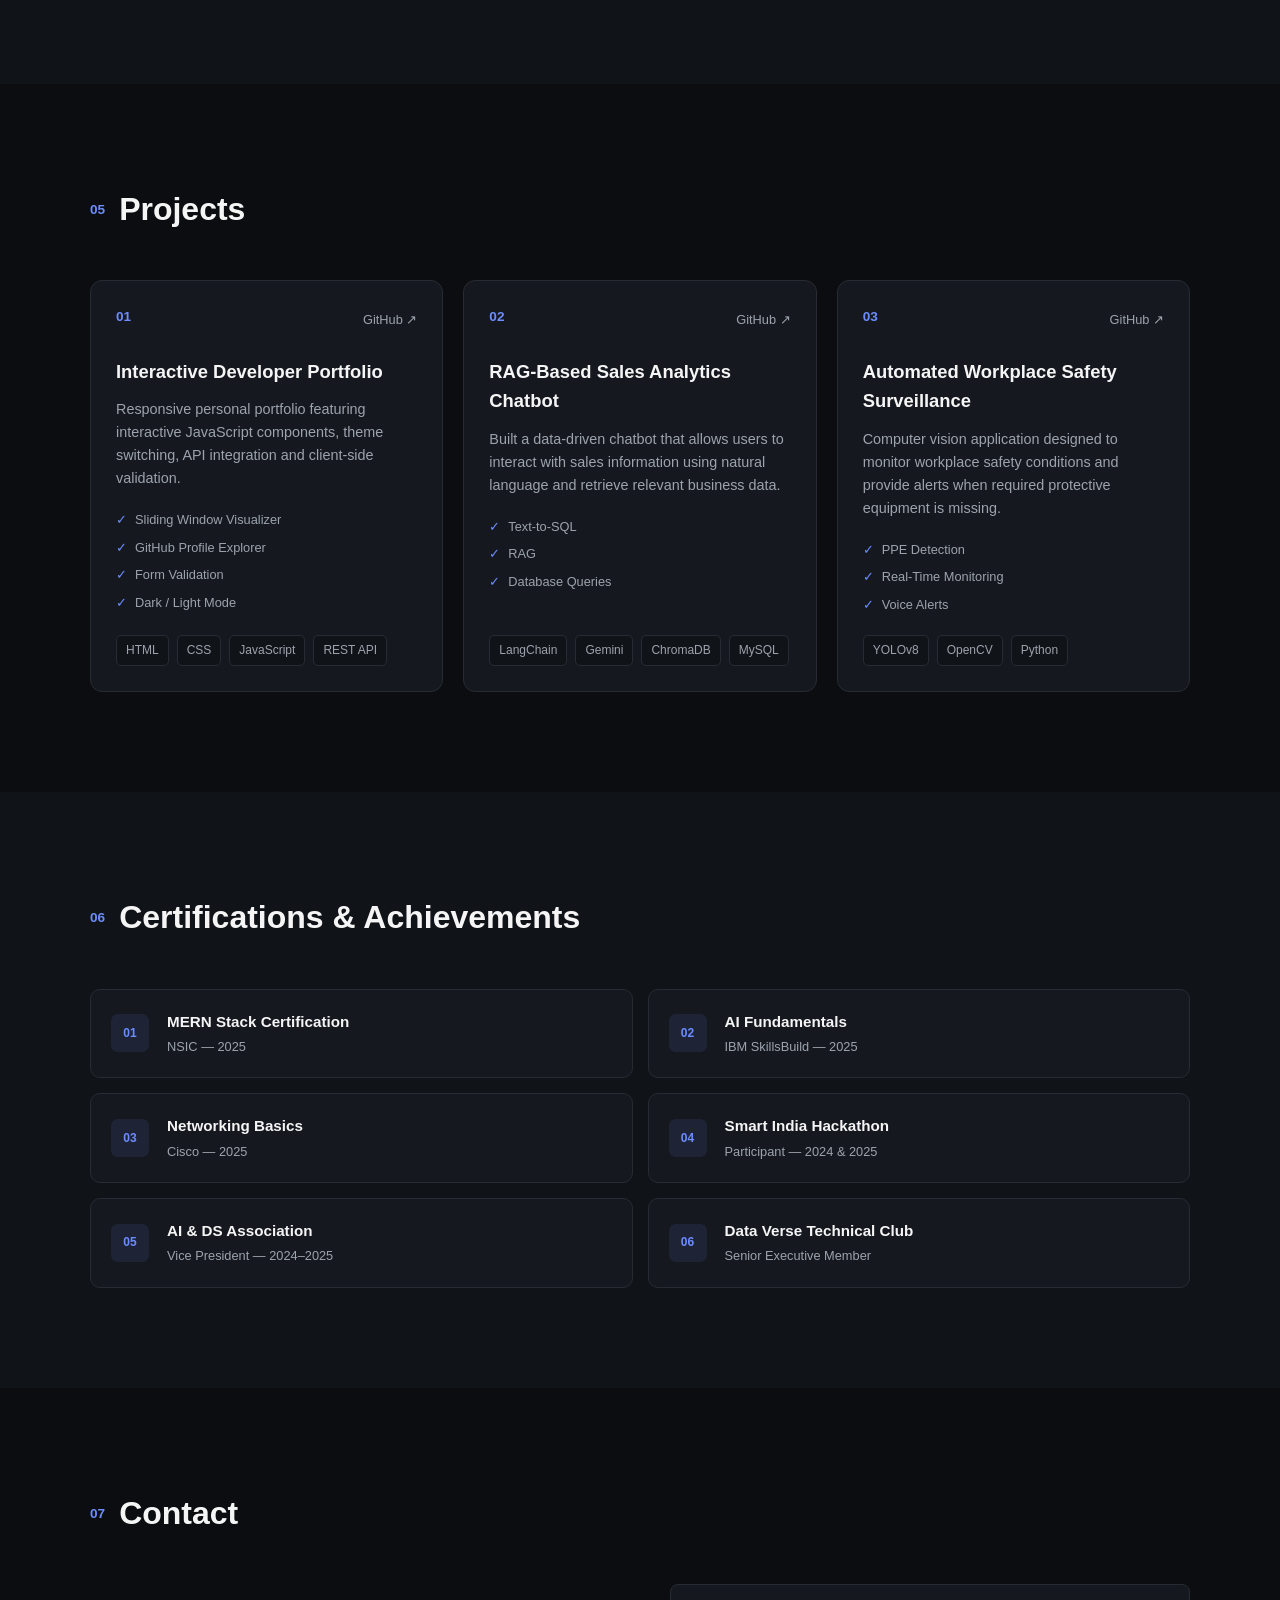
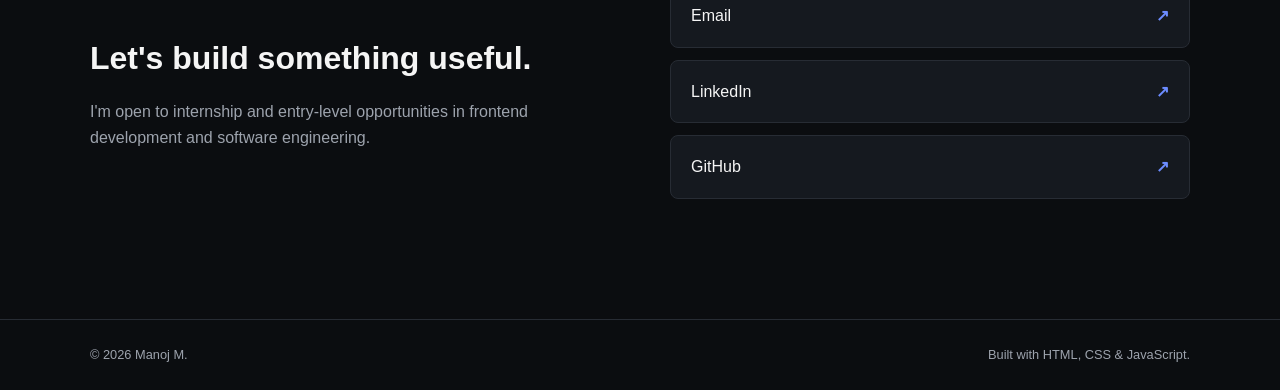
==== commit ea35068c: "Add files via upload" ====
--- a/index.html
+++ b/index.html
@@ -1,495 +1,718 @@
-<!DOCTYPE html>
-<html lang="en">
-<head>
-<meta charset="UTF-8">
-<meta name="viewport" content="width=device-width, initial-scale=1, viewport-fit=cover">
-<title>Manoj M — Frontend Developer</title>
-<link rel="preconnect" href="https://fonts.googleapis.com">
-<link href="https://fonts.googleapis.com/css2?family=Plus+Jakarta+Sans:wght@400;500;600;700;800&family=JetBrains+Mono:wght@400;500;600&display=swap" rel="stylesheet">
-<style>
-:root{
-  --bg:#0a0a0d; --bg-2:#0e0e13; --surface:#12131a; --surface-2:#171820;
-  --border:rgba(255,255,255,.09); --border-strong:rgba(255,255,255,.18);
-  --text:#eef0f5; --text-dim:#8b8fa3; --text-faint:#5a5d70;
-  --accent:#5eead4; --accent-2:#a78bfa; --accent-glow:rgba(94,234,212,.14);
-  --mono:'JetBrains Mono',monospace; --sans:'Plus Jakarta Sans',sans-serif;
-  --radius:10px; --gap:8px;
-  padding-top:env(safe-area-inset-top,0px); padding-bottom:env(safe-area-inset-bottom,0px);
-  box-sizing:border-box;
-}
-:root:not([data-theme="light"]){ }
-:root[data-theme="light"]{
-  --bg:#f7f7f5; --bg-2:#f1f1ee; --surface:#ffffff; --surface-2:#fbfbfa;
-  --border:rgba(10,10,15,.1); --border-strong:rgba(10,10,15,.22);
-  --text:#101114; --text-dim:#5c5f6b; --text-faint:#9698a3;
-  --accent:#0d9488; --accent-2:#7c3aed; --accent-glow:rgba(13,148,136,.10);
-}
-*{box-sizing:border-box; margin:0; padding:0;}
-html{scroll-behavior:smooth; scroll-padding-top:env(safe-area-inset-top,0px);}
-body{background:var(--bg); color:var(--text); font-family:var(--sans); line-height:1.5; -webkit-font-smoothing:antialiased; overflow-x:hidden; transition:background .3s,color .3s;}
-img{max-width:100%; display:block;}
-a{color:inherit; text-decoration:none;}
-.wrap{max-width:1180px; margin:0 auto; padding:0 24px;}
-.mono{font-family:var(--mono);}
-.dim{color:var(--text-dim);}
-section{padding:112px 0; position:relative;}
-h1,h2,h3{letter-spacing:-0.02em; font-weight:700;}
-.label{font-family:var(--mono); font-size:12.5px; color:var(--accent); display:flex; align-items:center; gap:8px; margin-bottom:18px;}
-.label::before{content:''; width:14px; height:1px; background:var(--accent);}
-.h2{font-size:clamp(28px,4vw,42px); margin-bottom:14px;}
-.sub{color:var(--text-dim); max-width:560px; font-size:16px;}
-
-/* nav */
-#nav{position:fixed; top:env(safe-area-inset-top,0px); left:0; right:0; z-index:100; display:flex; justify-content:center; padding-top:16px; transition:padding .3s;}
-#nav.scrolled{padding-top:8px;}
-.navbar{display:flex; align-items:center; gap:28px; background:color-mix(in srgb, var(--surface) 78%, transparent); backdrop-filter:blur(14px); border:1px solid var(--border); border-radius:999px; padding:9px 10px 9px 20px; box-shadow:0 8px 30px rgba(0,0,0,.25); transition:all .3s;}
-.navbar .name{font-weight:700; font-size:14px; margin-right:8px;}
-.navlinks{display:flex; gap:22px;}
-.navlinks a{font-size:13.5px; color:var(--text-dim); transition:color .2s; position:relative;}
-.navlinks a:hover, .navlinks a.active{color:var(--text);}
-.navactions{display:flex; align-items:center; gap:8px; margin-left:8px;}
-.btn{font-family:var(--sans); font-size:13px; font-weight:600; border-radius:999px; padding:9px 16px; border:1px solid var(--border-strong); cursor:pointer; transition:all .2s; white-space:nowrap;}
-.btn-primary{background:var(--text); color:var(--bg); border-color:var(--text);}
-.btn-primary:hover{opacity:.85; transform:translateY(-1px);}
-.btn-ghost{background:transparent; color:var(--text);}
-.btn-ghost:hover{background:var(--surface-2); border-color:var(--border-strong);}
-.icon-btn{width:34px; height:34px; border-radius:50%; display:flex; align-items:center; justify-content:center; border:1px solid var(--border-strong); background:transparent; cursor:pointer; color:var(--text-dim); transition:all .2s; flex-shrink:0;}
-.icon-btn:hover{color:var(--text); border-color:var(--text);}
-#mobileToggle{display:none;}
-#mobileMenu{display:none;}
-
-/* hero */
-#hero{padding:150px 0 90px; min-height:88vh; display:flex; align-items:center;}
-#hero .glow{position:absolute; inset:0; pointer-events:none; background:radial-gradient(600px circle at var(--mx,50%) var(--my,20%), var(--accent-glow), transparent 60%); transition:background .1s; z-index:0;}
-.hero-grid{display:grid; grid-template-columns:1.15fr 1fr; gap:56px; align-items:center; position:relative; z-index:1;}
-.eyebrow{font-family:var(--mono); font-size:13px; color:var(--accent); margin-bottom:20px; display:flex; align-items:center; gap:10px;}
-.dot-live{width:6px; height:6px; border-radius:50%; background:var(--accent); box-shadow:0 0 8px var(--accent); animation:pulse 2s infinite;}
-@keyframes pulse{0%,100%{opacity:1;}50%{opacity:.35;}}
-.hero-title{font-size:clamp(40px,6vw,68px); line-height:1.02; font-weight:800; letter-spacing:-0.03em;}
-.hero-title span{color:var(--text-dim); font-weight:600;}
-.hero-desc{margin-top:22px; font-size:18px; color:var(--text-dim); max-width:480px; font-weight:400;}
-.hero-cta{display:flex; gap:12px; margin-top:34px; flex-wrap:wrap;}
-.hero-avail{margin-top:28px; display:flex; align-items:center; gap:10px; font-size:13.5px; color:var(--text-dim);}
-
-.term{background:var(--surface); border:1px solid var(--border); border-radius:var(--radius); overflow:hidden; box-shadow:0 20px 60px rgba(0,0,0,.35);}
-.term-bar{display:flex; align-items:center; gap:7px; padding:12px 16px; border-bottom:1px solid var(--border); background:var(--surface-2);}
-.term-dot{width:9px; height:9px; border-radius:50%; background:var(--border-strong);}
-.term-title{margin-left:8px; font-family:var(--mono); font-size:12px; color:var(--text-faint);}
-.term-body{padding:20px 22px; font-family:var(--mono); font-size:13.5px; line-height:1.85;}
-.term-body .k{color:var(--text-faint);}
-.term-body .v{color:var(--text);}
-.term-body .accent{color:var(--accent);}
-.caret{display:inline-block; width:7px; height:15px; background:var(--accent); vertical-align:middle; animation:blink 1s step-end infinite;}
-@keyframes blink{50%{opacity:0;}}
-
-/* about */
-.about-grid{display:grid; grid-template-columns:1.3fr 1fr; gap:60px; align-items:start;}
-.about-grid p{color:var(--text-dim); font-size:16px; margin-bottom:16px; max-width:560px;}
-.phil{display:flex; flex-direction:column; gap:0; border:1px solid var(--border); border-radius:var(--radius); overflow:hidden;}
-.phil-item{padding:20px 22px; border-bottom:1px solid var(--border);}
-.phil-item:last-child{border-bottom:none;}
-.phil-item .t{font-family:var(--mono); font-size:12px; color:var(--accent); margin-bottom:6px;}
-.phil-item .d{font-size:14px; color:var(--text-dim);}
-
-/* experience */
-.tl{border-left:1px solid var(--border); padding-left:28px; margin-left:6px; position:relative;}
-.tl-item{position:relative; padding-bottom:6px;}
-.tl-item::before{content:''; position:absolute; left:-33px; top:4px; width:9px; height:9px; border-radius:50%; background:var(--accent); box-shadow:0 0 0 4px var(--accent-glow);}
-.tl-date{font-family:var(--mono); font-size:12.5px; color:var(--text-faint); margin-bottom:6px;}
-.tl-role{font-size:19px; font-weight:700;}
-.tl-org{color:var(--text-dim); font-size:14.5px; margin-bottom:12px;}
-.tl-tags{display:flex; gap:8px; flex-wrap:wrap;}
-.tag{font-family:var(--mono); font-size:11.5px; padding:4px 10px; border:1px solid var(--border); border-radius:6px; color:var(--text-dim);}
-
-/* projects */
-.proj-card{border:1px solid var(--border); border-radius:14px; padding:32px; background:var(--surface); margin-bottom:20px; transition:transform .25s, border-color .25s;}
-.proj-card:hover{transform:translateY(-4px); border-color:var(--border-strong);}
-.proj-top{display:flex; justify-content:space-between; align-items:flex-start; gap:20px; flex-wrap:wrap;}
-.proj-num{font-family:var(--mono); color:var(--text-faint); font-size:13px;}
-.proj-title{font-size:24px; font-weight:700; margin:6px 0 4px;}
-.proj-cat{font-family:var(--mono); font-size:12px; color:var(--accent-2);}
-.proj-desc{color:var(--text-dim); margin:16px 0 18px; max-width:640px; font-size:15px;}
-.proj-tags{display:flex; gap:8px; flex-wrap:wrap; margin-bottom:20px;}
-.proj-actions{display:flex; gap:10px;}
-.btn-disabled{opacity:.4; cursor:not-allowed;}
-
-/* skills */
-.filter-row{display:flex; gap:8px; flex-wrap:wrap; margin-bottom:28px;}
-.chip{font-family:var(--mono); font-size:12.5px; padding:7px 14px; border-radius:999px; border:1px solid var(--border-strong); background:transparent; color:var(--text-dim); cursor:pointer; transition:all .2s;}
-.chip.active{background:var(--text); color:var(--bg); border-color:var(--text);}
-.skill-grid{display:grid; grid-template-columns:repeat(auto-fill,minmax(150px,1fr)); gap:10px;}
-.skill-badge{border:1px solid var(--border); border-radius:8px; padding:13px 15px; font-size:13.5px; transition:all .2s; opacity:1;}
-.skill-badge.hide{display:none;}
-.skill-badge:hover{border-color:var(--accent); background:var(--surface);}
-.skill-cat{font-family:var(--mono); font-size:10px; color:var(--text-faint); display:block; margin-bottom:3px;}
-
-/* playground */
-.play-card{border:1px solid var(--border); border-radius:14px; padding:28px; background:var(--surface); margin-bottom:24px;}
-.play-head{margin-bottom:20px;}
-.play-head h3{font-size:20px; margin-bottom:4px;}
-.field-row{display:flex; gap:12px; flex-wrap:wrap; margin-bottom:18px;}
-.field{flex:1; min-width:160px;}
-.field label{display:block; font-family:var(--mono); font-size:11.5px; color:var(--text-faint); margin-bottom:6px;}
-input,textarea{width:100%; background:var(--bg-2); border:1px solid var(--border-strong); border-radius:8px; padding:10px 12px; color:var(--text); font-family:var(--mono); font-size:13.5px; transition:border-color .2s;}
-input:focus,textarea:focus{outline:none; border-color:var(--accent);}
-.sw-track{display:flex; gap:6px; margin:20px 0; flex-wrap:wrap;}
-.sw-cell{width:44px; height:44px; border:1px solid var(--border-strong); border-radius:8px; display:flex; align-items:center; justify-content:center; font-family:var(--mono); font-size:14px; transition:all .25s;}
-.sw-cell.inwin{border-color:var(--accent); background:var(--accent-glow); color:var(--accent);}
-.sw-stats{display:flex; gap:24px; font-family:var(--mono); font-size:13.5px; margin-top:14px; flex-wrap:wrap;}
-.sw-stats b{color:var(--accent);}
-
-.gh-flow{display:flex; align-items:center; gap:10px; font-family:var(--mono); font-size:11.5px; color:var(--text-faint); margin:14px 0 20px; flex-wrap:wrap;}
-.gh-flow span{border:1px solid var(--border); padding:4px 10px; border-radius:6px;}
-.gh-result{display:flex; gap:18px; align-items:center; margin-top:18px; flex-wrap:wrap;}
-.gh-avatar{width:64px; height:64px; border-radius:50%; border:1px solid var(--border-strong);}
-.gh-stats{display:flex; gap:20px; font-size:13.5px; flex-wrap:wrap;}
-.gh-stats b{display:block; font-size:17px;}
-.state-msg{font-family:var(--mono); font-size:13px; color:var(--text-dim); padding:14px 0;}
-.skeleton{height:64px; border-radius:8px; background:linear-gradient(90deg,var(--surface-2),var(--border),var(--surface-2)); background-size:200% 100%; animation:sk 1.4s infinite;}
-@keyframes sk{0%{background-position:200% 0;}100%{background-position:-200% 0;}}
-
-.form-msg{font-family:var(--mono); font-size:12px; color:#f87171; margin-top:5px; min-height:16px;}
-.success-box{border:1px solid var(--accent); background:var(--accent-glow); color:var(--accent); padding:14px 16px; border-radius:8px; font-size:14px; margin-top:16px;}
-
-footer{border-top:1px solid var(--border); padding:48px 0 40px;}
-.foot-grid{display:flex; justify-content:space-between; align-items:flex-end; flex-wrap:wrap; gap:20px;}
-.foot-links{display:flex; gap:20px;}
-.foot-links a{color:var(--text-dim); font-size:13.5px;}
-.foot-links a:hover{color:var(--text);}
-.foot-bottom{margin-top:28px; padding-top:20px; border-top:1px solid var(--border); display:flex; justify-content:space-between; font-size:12.5px; color:var(--text-faint); flex-wrap:wrap; gap:8px;}
-
-@media(prefers-reduced-motion:reduce){*{animation:none !important; transition:none !important;}}
-
-@media(max-width:900px){
-  .hero-grid,.about-grid{grid-template-columns:1fr; gap:36px;}
-  .navlinks{display:none;}
-  #mobileToggle{display:flex;}
-  section{padding:76px 0;}
-  #mobileMenu.open{display:flex;}
-  #mobileMenu{position:fixed; inset:0; z-index:99; background:var(--bg); flex-direction:column; align-items:center; justify-content:center; gap:26px;}
-  #mobileMenu a{font-size:22px; font-weight:600;}
-}
-@media(max-width:520px){
-  .navbar{width:calc(100% - 24px); justify-content:space-between;}
-  .hero-cta{width:100%;}
-  .hero-cta .btn{flex:1; text-align:center;}
-}
-::selection{background:var(--accent); color:var(--bg);}
-:focus-visible{outline:2px solid var(--accent); outline-offset:2px;}
-</style>
-</head>
-<body>
-
-<nav id="nav"><div class="navbar" id="navbar">
-  <span class="name">MANOJ M</span>
-  <div class="navlinks">
-    <a href="#about">About</a><a href="#experience">Experience</a><a href="#projects">Projects</a>
-    <a href="#skills">Skills</a><a href="#playground">Playground</a><a href="#contact">Contact</a>
-  </div>
-  <div class="navactions">
-    <a class="btn btn-primary" href="#" id="resumeBtn" data-role="resume-link">Resume</a>
-    <a class="icon-btn" href="#" aria-label="GitHub" data-role="github-link">GH</a>
-    <a class="icon-btn" href="#" aria-label="LinkedIn" data-role="linkedin-link">in</a>
-    <button class="icon-btn" id="themeToggle" aria-label="Toggle theme">◐</button>
-    <button class="icon-btn" id="mobileToggle" aria-label="Menu">☰</button>
-  </div>
-</div></nav>
-
-<div id="mobileMenu">
-  <a href="#about">About</a><a href="#experience">Experience</a><a href="#projects">Projects</a>
-  <a href="#skills">Skills</a><a href="#playground">Playground</a><a href="#contact">Contact</a>
-</div>
-
-<section id="hero"><div class="glow" id="heroGlow"></div><div class="wrap hero-grid">
-  <div>
-    <div class="eyebrow"><span class="dot-live"></span>OPEN_TO_OPPORTUNITIES</div>
-    <h1 class="hero-title">Manoj M<br><span>Frontend Developer, AI &amp; Data Science background.</span></h1>
-    <p class="hero-desc">I build responsive and interactive web experiences with modern frontend technologies — grounded in a Data Science foundation.</p>
-    <div class="hero-cta">
-      <a class="btn btn-primary" href="#projects">View Projects</a>
-      <a class="btn btn-ghost" href="#" data-role="resume-link">Download Resume</a>
-    </div>
-    <div class="hero-avail"><span class="dot-live"></span>Available for frontend opportunities · Tamil Nadu, India</div>
-  </div>
-  <div class="term">
-    <div class="term-bar"><div class="term-dot"></div><div class="term-dot"></div><div class="term-dot"></div><span class="term-title">manoj@dev — zsh</span></div>
-    <div class="term-body" id="termBody"></div>
-  </div>
-</div></section>
-
-<section id="about"><div class="wrap about-grid">
-  <div>
-    <div class="label">01 — About</div>
-    <h2 class="h2">Engineering with curiosity.</h2>
-    <p>I'm a final-year B.Tech student in Artificial Intelligence and Data Science at Jerusalem College of Engineering, building my frontend engineering skills alongside a strong analytical foundation.</p>
-    <p>My work sits at the intersection of practical software and data — I care about interfaces that are responsive, accessible and easy to reason about, backed by the problem-solving habits my AI/DS coursework has built.</p>
-    <p>I'm currently deepening my React and TypeScript practice while applying what I know from machine learning and generative AI projects to build things that are actually usable.</p>
-  </div>
-  <div class="phil">
-    <div class="phil-item"><div class="t">BUILD</div><div class="d">Ship working interfaces, not just designs — every project here runs in the browser.</div></div>
-    <div class="phil-item"><div class="t">LEARN</div><div class="d">Treat coursework in AI/DS as a toolkit for better, more analytical frontend decisions.</div></div>
-    <div class="phil-item"><div class="t">ITERATE</div><div class="d">Refine components until the interaction, not just the layout, feels right.</div></div>
-  </div>
-</div></section>
-
-<section id="experience"><div class="wrap">
-  <div class="label">02 — Experience</div>
-  <h2 class="h2">Where I've worked.</h2>
-  <div class="tl" style="margin-top:40px;">
-    <div class="tl-item">
-      <div class="tl-date">14 Jul 2026 – 28 Jul 2026</div>
-      <div class="tl-role">IT Intern</div>
-      <div class="tl-org">Airports Authority of India (AAI), Chennai</div>
-      <p class="dim" style="max-width:600px; margin-bottom:14px; font-size:14.5px;">Worked in the airport data centre, gaining hands-on exposure to networking, IT infrastructure, servers, and the Airport Operations Control Centre (AOCC). Learned the operation and monitoring of mission-critical systems, including UPS, while supporting data centre infrastructure.</p>
-      <div class="tl-tags"><span class="tag">Data Centre</span><span class="tag">Networking</span><span class="tag">AOCC</span><span class="tag">UPS Systems</span><span class="tag">IT Infrastructure</span></div>
-    </div>
-  </div>
-</div></section>
-
-<section id="projects"><div class="wrap">
-  <div class="label">03 — Projects</div>
-  <h2 class="h2">Selected work.</h2>
-  <div style="margin-top:40px;">
-    <div class="proj-card">
-      <div class="proj-top">
-        <div><div class="proj-num">Project 01</div><div class="proj-title">RAG-Based Sales Analytics Chatbot</div><div class="proj-cat">Generative AI</div></div>
-      </div>
-      <p class="proj-desc">A RAG-based Text-to-SQL chatbot that turns natural language into SQL, retrieving data from a database using LangChain, Google Gemini, ChromaDB and Sentence Transformers.</p>
-      <div class="proj-tags"><span class="tag">LangChain</span><span class="tag">Gemini</span><span class="tag">ChromaDB</span><span class="tag">MySQL</span><span class="tag">Sentence Transformers</span></div>
-      <div class="proj-actions">
-  <a class="btn btn-primary"
-     href="https://github.com/manojm2005/RAG-based-TXT-to-SQL-Chatbot"
-     target="_blank"
-     rel="noopener noreferrer">
-    GitHub
-  </a>
-</div>
-    </div>
-    <div class="proj-card">
-      <div class="proj-top">
-        <div><div class="proj-num">Project 02</div><div class="proj-title">Automated Workplace Safety Surveillance</div><div class="proj-cat">Deep Learning</div></div>
-      </div>
-      <p class="proj-desc">A real-time surveillance system using YOLOv8 and OpenCV to detect PPE compliance and issue voice alerts when required safety equipment is missing.</p>
-      <div class="proj-tags"><span class="tag">YOLOv8</span><span class="tag">OpenCV</span></div>
-      <div class="proj-actions">
-  <a class="btn btn-primary"
-     href="https://github.com/manojm2005/automated-workplace-safety-surveillance"
-     target="_blank"
-     rel="noopener noreferrer">
-    GitHub
-  </a>
-</div>
-    </div>
-  </div>
-</div></section>
-
-<section id="skills"><div class="wrap">
-  <div class="label">04 — Skills</div>
-  <h2 class="h2">Toolset.</h2>
-  <div class="filter-row" id="filterRow"></div>
-  <div class="skill-grid" id="skillGrid"></div>
-</div></section>
-
-<section id="playground"><div class="wrap">
-  <div class="label">05 — Playground</div>
-  <h2 class="h2">Frontend Playground</h2>
-  <p class="sub" style="margin-bottom:36px;">Small, self-contained demos — built to be explained, not just displayed.</p>
-
-  <div class="play-card">
-    <div class="play-head"><h3>Sliding Window Visualizer</h3><span class="dim" style="font-size:13.5px;">Maximum sum of a window of size K, animated over the array.</span></div>
-    <div class="field-row">
-      <div class="field"><label>ARRAY (comma-separated)</label><input id="swArr" value="10,12,3,4,5,20"></div>
-      <div class="field" style="flex:0 0 100px;"><label>WINDOW K</label><input id="swK" value="3"></div>
-      <div class="field" style="flex:0 0 auto; align-self:flex-end;"><button class="btn btn-primary" id="swRun">Run</button></div>
-    </div>
-    <div class="sw-track" id="swTrack"></div>
-    <div class="sw-stats"><span>Current window sum: <b id="swCur">–</b></span><span>Maximum sum: <b id="swMax">–</b></span></div>
-  </div>
-
-  <div class="play-card">
-    <div class="play-head"><h3>GitHub Profile Explorer</h3><span class="dim" style="font-size:13.5px;">Live call to the GitHub REST API using fetch + async/await.</span></div>
-    <div class="gh-flow"><span>Request</span>→<span>JSON</span>→<span>App State</span>→<span>UI</span></div>
-    <div class="field-row">
-      <div class="field"><label>GITHUB USERNAME</label><input id="ghUser" placeholder="e.g. torvalds"></div>
-      <div class="field" style="flex:0 0 auto; align-self:flex-end;"><button class="btn btn-primary" id="ghRun">Fetch</button></div>
-    </div>
-    <div id="ghResult"></div>
-  </div>
-
-  </div>
-</div></section>
-
-<section id="contact"><div class="wrap">
-  <div class="label">06 — Contact</div>
-  <h2 class="h2">Let's build something useful.</h2>
-  <p class="sub">I'm open to Associate Frontend Developer opportunities — feel free to connect with me.</p>
-  <div style="display:flex; gap:14px; margin:24px 0 0; flex-wrap:wrap;">
-    <a class="btn btn-ghost"
-   href="https://mail.google.com/mail/?view=cm&fs=1&to=manojmuniyasamy20@gmail.com"
-   target="_blank"
-   rel="noopener noreferrer">
-    Email
-</a>
-    <a class="btn btn-ghost" href="#" data-role="linkedin-link" target="_blank" rel="noopener noreferrer">LinkedIn</a>
-    <a class="btn btn-ghost" href="#" data-role="github-link" target="_blank" rel="noopener noreferrer">GitHub</a>
-  </div>
-</div></section>
-
-<footer><div class="wrap">
-  <div class="foot-grid">
-    <div><div style="font-weight:700; font-size:16px;">MANOJ M</div><div class="dim" style="font-size:13.5px;">Frontend Developer · AI &amp; Data Science</div></div>
-    <div class="foot-links">
-      <a href="#" data-role="github-link">GitHub</a><a href="#" data-role="linkedin-link">LinkedIn</a><a href="mailto:manojmuniyasamy20@gmail.com">Email</a>
-    </div>
-  </div>
-  <div class="foot-bottom"><span>© 2026 Manoj M</span><span>Built with HTML, CSS &amp; JavaScript (ES6+)</span></div>
-</div></footer>
-
-<script>
-// ---- CONFIG: edit these ----
-const CONFIG = {
-  name: "Manoj M",
-  email: "manojmuniyasamy20@gmail.com",
-  phone: "+91 7708273946",
-  github: "https://github.com/manojm2005", // add GitHub profile URL
-  linkedin: "https://www.linkedin.com/in/manojm2005/", // add LinkedIn profile URL
-  resumeUrl: "https://drive.google.com/file/d/1PnCctKmkssjMYMB73XEdOOGw83InLcdV/view?usp=drive_link" // add hosted resume URL
-};
-document.querySelectorAll('[data-role="github-link"]').forEach(a=>{ if(CONFIG.github) a.href=CONFIG.github; else a.addEventListener('click',e=>e.preventDefault()); });
-document.querySelectorAll('[data-role="linkedin-link"]').forEach(a=>{ if(CONFIG.linkedin) a.href=CONFIG.linkedin; else a.addEventListener('click',e=>e.preventDefault()); });
-document.querySelectorAll('[data-role="resume-link"]').forEach(a=>{ if(CONFIG.resumeUrl) a.href=CONFIG.resumeUrl; else a.addEventListener('click',e=>e.preventDefault()); });
-
-// theme (localStorage)
-const root=document.documentElement;
-const saved=localStorage.getItem('theme')||'dark';
-if(saved==='light') root.setAttribute('data-theme','light');
-document.getElementById('themeToggle').addEventListener('click',()=>{
-  const isLight=root.getAttribute('data-theme')==='light';
-  if(isLight){root.removeAttribute('data-theme'); localStorage.setItem('theme','dark');}
-  else{root.setAttribute('data-theme','light'); localStorage.setItem('theme','light');}
-});
-
-// nav scroll state + active link
-const navEl=document.getElementById('nav');
-const sections=document.querySelectorAll('section');
-const links=document.querySelectorAll('.navlinks a');
-window.addEventListener('scroll',()=>{
-  navEl.classList.toggle('scrolled', window.scrollY>40);
-  let cur='';
-  sections.forEach(s=>{ if(window.scrollY>=s.offsetTop-140) cur=s.id; });
-  links.forEach(l=>l.classList.toggle('active', l.getAttribute('href')==='#'+cur));
-},{passive:true});
-
-// mobile menu
-const mm=document.getElementById('mobileMenu');
-document.getElementById('mobileToggle').addEventListener('click',()=>mm.classList.toggle('open'));
-mm.querySelectorAll('a').forEach(a=>a.addEventListener('click',()=>mm.classList.remove('open')));
-
-// hero ambient glow (respects reduced motion)
-const reduceMotion=window.matchMedia('(prefers-reduced-motion: reduce)').matches;
-if(!reduceMotion){
-  document.getElementById('hero').addEventListener('mousemove',e=>{
-    const g=document.getElementById('heroGlow');
-    g.style.setProperty('--mx', e.clientX+'px'); g.style.setProperty('--my', e.clientY+'px');
-  });
-}
-
-// terminal typing animation
-const termLines=[
-  {k:'$ whoami',v:''},{k:'',v:'Manoj M'},{k:'',v:''},
-  {k:'role:',v:'Frontend Developer'},{k:'focus:',v:'React · TypeScript · JavaScript'},
-  {k:'background:',v:'AI & Data Science'},{k:'status:',v:'OPEN_TO_OPPORTUNITIES',accent:true}
-];
-const termBody=document.getElementById('termBody');
-function renderTerm(){
-  let html='';
-  termLines.forEach(l=>{
-    if(l.k.startsWith('$')) html+=`<div>${l.k}</div>`;
-    else if(l.k==='') html+=`<div>${l.v}</div>`;
-    else html+=`<div><span class="k">${l.k}</span> <span class="${l.accent?'accent':'v'}">${l.v}</span></div>`;
-  });
-  html+=`<div><span class="caret"></span></div>`;
-  termBody.innerHTML=html;
-}
-renderTerm();
-
-// skills data + filter
-const SKILLS=[
-  ['Frontend','HTML5'],['Frontend','CSS3'],['Frontend','JavaScript'],['Frontend','TypeScript'],['Frontend','React.js'],['Frontend','Responsive Design'],
-  ['Web','DOM'],['Web','REST APIs'],['Web','JSON'],['Web','HTTP/HTTPS'],['Web','Browser DevTools'],
-  ['Programming','Python'],['Programming','Java'],['Programming','JavaScript'],['Programming','TypeScript'],
-  ['Data','Pandas'],['Data','NumPy'],['Data','Matplotlib'],['Data','Seaborn'],['Data','Power BI'],
-  ['Machine Learning','Scikit-learn'],['Machine Learning','TensorFlow'],
-  ['Generative AI','LangChain'],['Generative AI','LangGraph'],['Generative AI','LLM'],['Generative AI','Prompt Engineering'],['Generative AI','RAG'],['Generative AI','AI Agents'],
-  ['Tools','Git'],['Tools','GitHub'],['Tools','Cursor'],['Tools','Jupyter Notebook'],['Tools','VS Code']
-];
-const cats=['All',...new Set(SKILLS.map(s=>s[0]))];
-const filterRow=document.getElementById('filterRow'), skillGrid=document.getElementById('skillGrid');
-filterRow.innerHTML=cats.map(c=>`<button class="chip${c==='All'?' active':''}" data-cat="${c}">${c}</button>`).join('');
-skillGrid.innerHTML=SKILLS.map(([c,n])=>`<div class="skill-badge" data-cat="${c}"><span class="skill-cat">${c}</span>${n}</div>`).join('');
-filterRow.addEventListener('click',e=>{
-  const btn=e.target.closest('.chip'); if(!btn) return;
-  filterRow.querySelectorAll('.chip').forEach(c=>c.classList.remove('active')); btn.classList.add('active');
-  const cat=btn.dataset.cat;
-  skillGrid.querySelectorAll('.skill-badge').forEach(b=>b.classList.toggle('hide', cat!=='All' && b.dataset.cat!==cat));
-});
-
-// sliding window visualizer
-function runSlidingWindow(){
-  const arr=document.getElementById('swArr').value.split(',').map(n=>parseInt(n.trim(),10)).filter(n=>!isNaN(n));
-  const k=Math.max(1, Math.min(arr.length, parseInt(document.getElementById('swK').value,10)||1));
-  const track=document.getElementById('swTrack');
-  track.innerHTML=arr.map((n,i)=>`<div class="sw-cell" id="swc${i}">${n}</div>`).join('');
-  if(arr.length<k){ document.getElementById('swCur').textContent='n/a'; document.getElementById('swMax').textContent='n/a'; return; }
-  let sum=0; for(let i=0;i<k;i++) sum+=arr[i];
-  let max=sum, start=0, i=0;
-  const step=()=>{
-    for(let j=0;j<arr.length;j++) document.getElementById('swc'+j).classList.remove('inwin');
-    for(let j=start;j<start+k;j++) document.getElementById('swc'+j).classList.add('inwin');
-    document.getElementById('swCur').textContent=sum;
-    document.getElementById('swMax').textContent=max;
-    if(start+k<arr.length){
-      sum = sum - arr[start] + arr[start+k];
-      start++;
-      max=Math.max(max,sum);
-      setTimeout(step, reduceMotion?0:550);
-    }
-  };
-  step();
-}
-document.getElementById('swRun').addEventListener('click',runSlidingWindow);
-runSlidingWindow();
-
-// GitHub Profile Explorer (real fetch + async/await, no hardcoded data)
-async function fetchGithub(){
-  const user=document.getElementById('ghUser').value.trim();
-  const el=document.getElementById('ghResult');
-  if(!user){ el.innerHTML='<div class="state-msg">Enter a GitHub username to begin.</div>'; return; }
-  el.innerHTML='<div class="skeleton"></div>';
-  try{
-    const res=await fetch(`https://api.github.com/users/${encodeURIComponent(user)}`);
-    if(res.status===404){ el.innerHTML='<div class="state-msg">No user found for "'+user+'".</div>'; return; }
-    if(!res.ok){ throw new Error('GitHub API error: '+res.status); }
-    const data=await res.json();
-    el.innerHTML=`<div class="gh-result">
-      <img class="gh-avatar" src="${data.avatar_url}" alt="${data.login} avatar">
-      <div>
-        <div style="font-weight:700; font-size:16px;">${data.name||data.login}</div>
-        <div class="dim" style="font-size:13.5px; max-width:360px;">${data.bio||'No bio provided.'}</div>
-      </div>
-      <div class="gh-stats">
-        <div><b>${data.public_repos}</b><span class="dim">Repos</span></div>
-        <div><b>${data.followers}</b><span class="dim">Followers</span></div>
-        <div><b>${data.following}</b><span class="dim">Following</span></div>
-      </div>
-    </div>`;
-  }catch(err){
-    el.innerHTML='<div class="state-msg">Something went wrong reaching the GitHub API. Please try again.</div>';
-  }
-}
-document.getElementById('ghRun').addEventListener('click',fetchGithub);
-document.getElementById('ghUser').addEventListener('keydown',e=>{ if(e.key==='Enter') fetchGithub(); });
-
-</script>
-</body>
-</html>
+<!DOCTYPE html>
+<html lang="en">
+<head>
+    <meta charset="UTF-8">
+    <meta name="viewport" content="width=device-width, initial-scale=1.0">
+
+    <title>Manoj M | Frontend Developer</title>
+
+    <meta
+        name="description"
+        content="Portfolio of Manoj M - Frontend Developer and B.Tech Artificial Intelligence & Data Science student."
+    >
+
+    <link rel="stylesheet" href="style.css">
+</head>
+
+<body>
+
+    <!-- ================= HEADER ================= -->
+
+    <header class="header">
+        <nav class="navbar container">
+
+            <a href="#home" class="logo">M<span>.</span></a>
+
+            <div class="nav-menu" id="navMenu">
+                <a href="#home" class="nav-link active">Home</a>
+                <a href="#about" class="nav-link">About</a>
+                <a href="#skills" class="nav-link">Skills</a>
+                <a href="#experience" class="nav-link">Experience</a>
+                <a href="#education" class="nav-link">Education</a>
+                <a href="#projects" class="nav-link">Projects</a>
+                <a href="#achievements" class="nav-link">Achievements</a>
+                <a href="#contact" class="nav-link">Contact</a>
+            </div>
+
+            <div class="nav-actions">
+                <button id="themeToggle" class="theme-btn" aria-label="Toggle theme">
+                    ☾
+                </button>
+
+                <button id="menuToggle" class="menu-btn" aria-label="Open menu">
+                    ☰
+                </button>
+            </div>
+
+        </nav>
+    </header>
+
+
+    <main>
+
+        <!-- ================= HERO ================= -->
+
+        <section id="home" class="hero section">
+            <div class="container hero-content">
+
+                <div class="hero-text">
+
+                    <p class="hero-label">Hello, I'm</p>
+
+                    <h1>Manoj M</h1>
+
+                    <h2>
+                        Frontend Developer
+                        <span class="accent">.</span>
+                    </h2>
+
+                    <p class="hero-description">
+                        Final-year B.Tech Artificial Intelligence & Data Science
+                        student interested in building responsive, user-friendly
+                        and practical web applications.
+                    </p>
+
+                    <div class="hero-buttons">
+                        <a href="#projects" class="btn btn-primary">
+                            View Projects
+                        </a>
+
+                        <a href="resume.pdf" class="btn btn-secondary" download>
+                            Download Resume
+                        </a>
+                    </div>
+
+                </div>
+
+                <div class="hero-card">
+
+                    <div class="code-window">
+
+                        <div class="window-header">
+                            <span></span>
+                            <span></span>
+                            <span></span>
+                        </div>
+
+                        <div class="code-content">
+                            <p>
+                                <span class="code-keyword">const</span>
+                                developer =
+                            </p>
+
+                            <p class="indent">
+                                {
+                            </p>
+
+                            <p class="indent-2">
+                                name:
+                                <span class="code-string">
+                                    "Manoj M"
+                                </span>,
+                            </p>
+
+                            <p class="indent-2">
+                                role:
+                                <span class="code-string">
+                                    "Frontend Developer"
+                                </span>,
+                            </p>
+
+                            <p class="indent-2">
+                                skills:
+                                <span class="code-string">
+                                    "HTML, CSS, JS, TS"
+                                </span>
+                            </p>
+
+                            <p class="indent">
+                                };
+                            </p>
+                        </div>
+
+                    </div>
+
+                </div>
+
+            </div>
+        </section>
+
+
+        <!-- ================= ABOUT ================= -->
+
+        <section id="about" class="section">
+            <div class="container">
+
+                <div class="section-heading">
+                    <span>01</span>
+                    <h2>About Me</h2>
+                </div>
+
+                <div class="about-grid">
+
+                    <div class="about-text">
+
+                        <p>
+                            I'm a final-year B.Tech Artificial Intelligence &
+                            Data Science student with an interest in frontend
+                            development and software engineering.
+                        </p>
+
+                        <p>
+                            I enjoy turning ideas into responsive and
+                            interactive web experiences using HTML, CSS and
+                            JavaScript. I also have experience working with
+                            APIs, data-driven applications and AI/ML projects.
+                        </p>
+
+                        <p>
+                            My goal is to build simple, useful and maintainable
+                            applications while continuously improving my
+                            engineering skills.
+                        </p>
+
+                    </div>
+
+                    <div class="about-info">
+
+                        <div class="info-item">
+                            <span>Degree</span>
+                            <strong>B.Tech AI & DS</strong>
+                        </div>
+
+                        <div class="info-item">
+                            <span>College</span>
+                            <strong>Jerusalem College of Engineering</strong>
+                        </div>
+
+                        <div class="info-item">
+                            <span>Focus</span>
+                            <strong>Frontend Development</strong>
+                        </div>
+
+                        <div class="info-item">
+                            <span>Location</span>
+                            <strong>Chennai, India</strong>
+                        </div>
+
+                    </div>
+
+                </div>
+
+            </div>
+        </section>
+
+
+        <!-- ================= SKILLS ================= -->
+
+        <section id="skills" class="section section-alt">
+            <div class="container">
+
+                <div class="section-heading">
+                    <span>02</span>
+                    <h2>Skills</h2>
+                </div>
+
+                <div class="skills-grid">
+
+                    <div class="skill-card">
+                        <div class="skill-icon">&lt;/&gt;</div>
+
+                        <h3>Frontend</h3>
+
+                        <div class="skill-tags">
+                            <span>HTML5</span>
+                            <span>CSS3</span>
+                            <span>JavaScript</span>
+                            <span>TypeScript</span>
+                            <span>React.js</span>
+                        </div>
+                    </div>
+
+
+                    <div class="skill-card">
+                        <div class="skill-icon">◉</div>
+
+                        <h3>Web Technologies</h3>
+
+                        <div class="skill-tags">
+                            <span>DOM</span>
+                            <span>REST APIs</span>
+                            <span>JSON</span>
+                            <span>HTTP/HTTPS</span>
+                            <span>DevTools</span>
+                        </div>
+                    </div>
+
+
+                    <div class="skill-card">
+                        <div class="skill-icon">Py</div>
+
+                        <h3>Programming</h3>
+
+                        <div class="skill-tags">
+                            <span>Python</span>
+                            <span>Java</span>
+                            <span>JavaScript</span>
+                            <span>TypeScript</span>
+                        </div>
+                    </div>
+
+
+                    <div class="skill-card">
+                        <div class="skill-icon">AI</div>
+
+                        <h3>AI & Data</h3>
+
+                        <div class="skill-tags">
+                            <span>Pandas</span>
+                            <span>NumPy</span>
+                            <span>Scikit-learn</span>
+                            <span>TensorFlow</span>
+                            <span>LangChain</span>
+                            <span>RAG</span>
+                        </div>
+                    </div>
+
+
+                    <div class="skill-card">
+                        <div class="skill-icon">DB</div>
+
+                        <h3>Database</h3>
+
+                        <div class="skill-tags">
+                            <span>MySQL</span>
+                            <span>ChromaDB</span>
+                        </div>
+                    </div>
+
+
+                    <div class="skill-card">
+                        <div class="skill-icon">Git</div>
+
+                        <h3>Tools</h3>
+
+                        <div class="skill-tags">
+                            <span>Git</span>
+                            <span>GitHub</span>
+                            <span>VS Code</span>
+                            <span>Cursor</span>
+                            <span>Jupyter</span>
+                        </div>
+                    </div>
+
+                </div>
+
+            </div>
+        </section>
+
+
+        <!-- ================= EXPERIENCE ================= -->
+
+        <section id="experience" class="section">
+            <div class="container">
+
+                <div class="section-heading">
+                    <span>03</span>
+                    <h2>Experience</h2>
+                </div>
+
+                <div class="timeline">
+
+                    <div class="timeline-item">
+
+                        <div class="timeline-dot"></div>
+
+                        <div class="timeline-content">
+
+                            <div class="timeline-header">
+                                <div>
+                                    <h3>IT Intern</h3>
+                                    <h4>Airports Authority of India</h4>
+                                </div>
+
+                                <span class="timeline-date">
+                                    Jul 2026 — Jul 2026
+                                </span>
+                            </div>
+
+                            <p>
+                                Gained practical exposure to data centre
+                                infrastructure, networking, servers and
+                                mission-critical airport systems.
+                            </p>
+
+                            <div class="experience-tags">
+                                <span>Networking</span>
+                                <span>Servers</span>
+                                <span>Data Centre</span>
+                                <span>IT Infrastructure</span>
+                            </div>
+
+                        </div>
+
+                    </div>
+
+                </div>
+
+            </div>
+        </section>
+
+
+        <!-- ================= EDUCATION ================= -->
+
+        <section id="education" class="section section-alt">
+            <div class="container">
+
+                <div class="section-heading">
+                    <span>04</span>
+                    <h2>Education</h2>
+                </div>
+
+                <div class="education-card">
+
+                    <div class="education-content">
+
+                        <span class="education-year">
+                            2023 — 2027
+                        </span>
+
+                        <h3>
+                            B.Tech — Artificial Intelligence & Data Science
+                        </h3>
+
+                        <h4>
+                            Jerusalem College of Engineering
+                        </h4>
+
+                        <p>
+                            Building a strong foundation in artificial
+                            intelligence, data science, programming and
+                            software development.
+                        </p>
+
+                    </div>
+
+                    <div class="education-grade">
+
+                        <span>CGPA</span>
+
+                        <strong>8.23</strong>
+
+                    </div>
+
+                </div>
+
+            </div>
+        </section>
+
+
+        <!-- ================= PROJECTS ================= -->
+
+        <section id="projects" class="section">
+            <div class="container">
+
+                <div class="section-heading">
+                    <span>05</span>
+                    <h2>Projects</h2>
+                </div>
+
+
+                <div class="projects-grid">
+
+                    <!-- Portfolio -->
+                    <article class="project-card">
+
+                        <div class="project-top">
+                            <span class="project-number">01</span>
+
+                            <div class="project-links">
+                                <a href="https://github.com/manojm2005/manoj-portfolio" aria-label="GitHub project">
+                                    GitHub ↗
+                                </a>
+                            </div>
+                        </div>
+
+                        <h3>Interactive Developer Portfolio</h3>
+
+                        <p>
+                            Responsive personal portfolio featuring
+                            interactive JavaScript components, theme
+                            switching, API integration and client-side
+                            validation.
+                        </p>
+
+                        <div class="project-features">
+                            <span>Sliding Window Visualizer</span>
+                            <span>GitHub Profile Explorer</span>
+                            <span>Form Validation</span>
+                            <span>Dark / Light Mode</span>
+                        </div>
+
+                        <div class="project-tech">
+                            <span>HTML</span>
+                            <span>CSS</span>
+                            <span>JavaScript</span>
+                            <span>REST API</span>
+                        </div>
+
+                    </article>
+
+
+                    <!-- RAG -->
+                    <article class="project-card">
+
+                        <div class="project-top">
+                            <span class="project-number">02</span>
+
+                            <div class="project-links">
+                                <a href="https://github.com/manojm2005/RAG-based-TXT-to-SQL-Chatbot" aria-label="GitHub project">
+                                    GitHub ↗
+                                </a>
+                            </div>
+                        </div>
+
+                        <h3>RAG-Based Sales Analytics Chatbot</h3>
+
+                        <p>
+                            Built a data-driven chatbot that allows users to
+                            interact with sales information using natural
+                            language and retrieve relevant business data.
+                        </p>
+
+                        <div class="project-features">
+                            <span>Text-to-SQL</span>
+                            <span>RAG</span>
+                            <span>Database Queries</span>
+                        </div>
+
+                        <div class="project-tech">
+                            <span>LangChain</span>
+                            <span>Gemini</span>
+                            <span>ChromaDB</span>
+                            <span>MySQL</span>
+                        </div>
+
+                    </article>
+
+
+                    <!-- Safety -->
+                    <article class="project-card">
+
+                        <div class="project-top">
+                            <span class="project-number">03</span>
+
+                            <div class="project-links">
+                                <a href="https://github.com/manojm2005/automated-workplace-safety-surveillance" aria-label="GitHub project">
+                                    GitHub ↗
+                                </a>
+                            </div>
+                        </div>
+
+                        <h3>Automated Workplace Safety Surveillance</h3>
+
+                        <p>
+                            Computer vision application designed to monitor
+                            workplace safety conditions and provide alerts
+                            when required protective equipment is missing.
+                        </p>
+
+                        <div class="project-features">
+                            <span>PPE Detection</span>
+                            <span>Real-Time Monitoring</span>
+                            <span>Voice Alerts</span>
+                        </div>
+
+                        <div class="project-tech">
+                            <span>YOLOv8</span>
+                            <span>OpenCV</span>
+                            <span>Python</span>
+                        </div>
+
+                    </article>
+
+                </div>
+
+            </div>
+        </section>
+
+
+        <!-- ================= ACHIEVEMENTS ================= -->
+
+        <section id="achievements" class="section section-alt">
+            <div class="container">
+
+                <div class="section-heading">
+                    <span>06</span>
+                    <h2>Certifications & Achievements</h2>
+                </div>
+
+                <div class="achievement-grid">
+
+                    <div class="achievement-card">
+
+                        <span class="achievement-icon">01</span>
+
+                        <div>
+                            <h3>MERN Stack Certification</h3>
+                            <p>NSIC — 2025</p>
+                        </div>
+
+                    </div>
+
+
+                    <div class="achievement-card">
+
+                        <span class="achievement-icon">02</span>
+
+                        <div>
+                            <h3>AI Fundamentals</h3>
+                            <p>IBM SkillsBuild — 2025</p>
+                        </div>
+
+                    </div>
+
+
+                    <div class="achievement-card">
+
+                        <span class="achievement-icon">03</span>
+
+                        <div>
+                            <h3>Networking Basics</h3>
+                            <p>Cisco — 2025</p>
+                        </div>
+
+                    </div>
+
+
+                    <div class="achievement-card">
+
+                        <span class="achievement-icon">04</span>
+
+                        <div>
+                            <h3>Smart India Hackathon</h3>
+                            <p>Participant — 2024 & 2025</p>
+                        </div>
+
+                    </div>
+
+
+                    <div class="achievement-card">
+
+                        <span class="achievement-icon">05</span>
+
+                        <div>
+                            <h3>AI & DS Association</h3>
+                            <p>Vice President — 2024–2025</p>
+                        </div>
+
+                    </div>
+
+
+                    <div class="achievement-card">
+
+                        <span class="achievement-icon">06</span>
+
+                        <div>
+                            <h3>Data Verse Technical Club</h3>
+                            <p>Senior Executive Member</p>
+                        </div>
+
+                    </div>
+
+                </div>
+
+            </div>
+        </section>
+
+
+        <!-- ================= CONTACT ================= -->
+
+        <section id="contact" class="section contact-section">
+            <div class="container">
+
+                <div class="section-heading">
+                    <span>07</span>
+                    <h2>Contact</h2>
+                </div>
+
+                <div class="contact-content">
+
+                    <div class="contact-text">
+
+                        <h3>Let's build something useful.</h3>
+
+                        <p>
+                            I'm open to internship and entry-level
+                            opportunities in frontend development and
+                            software engineering.
+                        </p>
+
+                    </div>
+
+
+                    <div class="contact-links">
+
+                        <a
+                            href="mailto:manojmuniyasamy20@gmail.com"
+                            class="contact-link"
+                        >
+                            <span>Email</span>
+                            <strong>↗</strong>
+                        </a>
+
+
+                        <a
+                            href="https://www.linkedin.com/in/manojm2005/"
+                            target="_blank"
+                            rel="noopener noreferrer"
+                            class="contact-link"
+                        >
+                            <span>LinkedIn</span>
+                            <strong>↗</strong>
+                        </a>
+
+
+                        <a
+                            href="https://github.com/manojm2005"
+                            target="_blank"
+                            rel="noopener noreferrer"
+                            class="contact-link"
+                        >
+                            <span>GitHub</span>
+                            <strong>↗</strong>
+                        </a>
+
+                    </div>
+
+                </div>
+
+            </div>
+        </section>
+
+    </main>
+
+
+    <!-- ================= FOOTER ================= -->
+
+    <footer class="footer">
+
+        <div class="container footer-content">
+
+            <p>
+                © <span id="currentYear"></span> Manoj M.
+            </p>
+
+            <p>
+                Built with HTML, CSS & JavaScript.
+            </p>
+
+        </div>
+
+    </footer>
+
+
+    <script src="script.js"></script>
+
+</body>
+</html>
--- a/style.css
+++ b/style.css
@@ -0,0 +1,1059 @@
+/* ================= VARIABLES ================= */
+
+:root {
+    --bg-color: #0b0d10;
+    --section-bg: #101318;
+    --card-bg: #15191f;
+
+    --text-primary: #f5f5f5;
+    --text-secondary: #9da3ad;
+
+    --accent-color: #6c8cff;
+    --accent-hover: #829cff;
+
+    --border-color: #272c34;
+
+    --max-width: 1100px;
+
+    --transition: 0.3s ease;
+}
+
+
+/* ================= LIGHT THEME ================= */
+
+body.light-theme {
+    --bg-color: #f7f8fa;
+    --section-bg: #eef0f3;
+    --card-bg: #ffffff;
+
+    --text-primary: #16181c;
+    --text-secondary: #5f6670;
+
+    --accent-color: #4c63d2;
+    --accent-hover: #394eb7;
+
+    --border-color: #dfe2e7;
+}
+
+
+/* ================= RESET ================= */
+
+* {
+    margin: 0;
+    padding: 0;
+    box-sizing: border-box;
+}
+
+html {
+    scroll-behavior: smooth;
+    scroll-padding-top: 80px;
+}
+
+body {
+    font-family:
+        Inter,
+        -apple-system,
+        BlinkMacSystemFont,
+        "Segoe UI",
+        sans-serif;
+
+    background: var(--bg-color);
+    color: var(--text-primary);
+
+    line-height: 1.6;
+
+    transition:
+        background var(--transition),
+        color var(--transition);
+}
+
+a {
+    text-decoration: none;
+    color: inherit;
+}
+
+button {
+    font-family: inherit;
+}
+
+img {
+    max-width: 100%;
+    display: block;
+}
+
+
+/* ================= CONTAINER ================= */
+
+.container {
+    width: min(90%, var(--max-width));
+    margin: auto;
+}
+
+
+/* ================= HEADER ================= */
+
+.header {
+    position: fixed;
+    top: 0;
+    left: 0;
+
+    width: 100%;
+
+    z-index: 1000;
+
+    background: rgba(11, 13, 16, 0.9);
+
+    backdrop-filter: blur(10px);
+
+    border-bottom: 1px solid var(--border-color);
+}
+
+body.light-theme .header {
+    background: rgba(247, 248, 250, 0.9);
+}
+
+.navbar {
+    min-height: 70px;
+
+    display: flex;
+    align-items: center;
+    justify-content: space-between;
+}
+
+.logo {
+    font-size: 1.6rem;
+    font-weight: 800;
+}
+
+.logo span {
+    color: var(--accent-color);
+}
+
+.nav-menu {
+    display: flex;
+    align-items: center;
+    gap: 25px;
+}
+
+.nav-link {
+    position: relative;
+
+    font-size: 0.9rem;
+    color: var(--text-secondary);
+
+    transition: color var(--transition);
+}
+
+.nav-link:hover,
+.nav-link.active {
+    color: var(--text-primary);
+}
+
+.nav-link.active::after {
+    content: "";
+
+    position: absolute;
+
+    bottom: -7px;
+    left: 0;
+
+    width: 100%;
+    height: 2px;
+
+    background: var(--accent-color);
+}
+
+.nav-actions {
+    display: flex;
+    align-items: center;
+    gap: 10px;
+}
+
+.theme-btn,
+.menu-btn {
+    width: 38px;
+    height: 38px;
+
+    border: 1px solid var(--border-color);
+    border-radius: 8px;
+
+    background: var(--card-bg);
+    color: var(--text-primary);
+
+    cursor: pointer;
+
+    transition: var(--transition);
+}
+
+.theme-btn:hover,
+.menu-btn:hover {
+    border-color: var(--accent-color);
+}
+
+.menu-btn {
+    display: none;
+}
+
+
+/* ================= SECTION ================= */
+
+.section {
+    padding: 100px 0;
+}
+
+.section-alt {
+    background: var(--section-bg);
+}
+
+.section-heading {
+    display: flex;
+    align-items: center;
+    gap: 14px;
+
+    margin-bottom: 45px;
+}
+
+.section-heading span {
+    color: var(--accent-color);
+    font-size: 0.85rem;
+    font-weight: 700;
+}
+
+.section-heading h2 {
+    font-size: 2rem;
+}
+
+
+/* ================= HERO ================= */
+
+.hero {
+    min-height: 100vh;
+
+    display: flex;
+    align-items: center;
+
+    padding-top: 120px;
+}
+
+.hero-content {
+    display: grid;
+    grid-template-columns: 1.2fr 0.8fr;
+
+    align-items: center;
+
+    gap: 70px;
+}
+
+.hero-label {
+    color: var(--accent-color);
+    font-weight: 600;
+
+    margin-bottom: 12px;
+}
+
+.hero h1 {
+    font-size: clamp(3rem, 8vw, 5.5rem);
+
+    line-height: 1;
+
+    margin-bottom: 10px;
+}
+
+.hero h2 {
+    font-size: clamp(1.7rem, 4vw, 2.7rem);
+
+    color: var(--text-secondary);
+
+    font-weight: 500;
+}
+
+.accent {
+    color: var(--accent-color);
+}
+
+.hero-description {
+    max-width: 620px;
+
+    margin-top: 25px;
+
+    color: var(--text-secondary);
+
+    font-size: 1.05rem;
+}
+
+.hero-buttons {
+    display: flex;
+    flex-wrap: wrap;
+
+    gap: 15px;
+
+    margin-top: 30px;
+}
+
+.btn {
+    padding: 12px 20px;
+
+    border-radius: 8px;
+
+    font-weight: 600;
+
+    transition: var(--transition);
+}
+
+.btn-primary {
+    background: var(--accent-color);
+    color: white;
+}
+
+.btn-primary:hover {
+    background: var(--accent-hover);
+    transform: translateY(-2px);
+}
+
+.btn-secondary {
+    border: 1px solid var(--border-color);
+}
+
+.btn-secondary:hover {
+    border-color: var(--accent-color);
+}
+
+
+/* ================= CODE CARD ================= */
+
+.hero-card {
+    display: flex;
+    justify-content: center;
+}
+
+.code-window {
+    width: 100%;
+    max-width: 420px;
+
+    background: var(--card-bg);
+
+    border: 1px solid var(--border-color);
+
+    border-radius: 12px;
+
+    overflow: hidden;
+
+    box-shadow: 0 20px 50px rgba(0, 0, 0, 0.2);
+}
+
+.window-header {
+    display: flex;
+
+    gap: 7px;
+
+    padding: 13px;
+
+    border-bottom: 1px solid var(--border-color);
+}
+
+.window-header span {
+    width: 10px;
+    height: 10px;
+
+    border-radius: 50%;
+
+    background: var(--border-color);
+}
+
+.code-content {
+    padding: 25px;
+
+    font-family: "Courier New", monospace;
+
+    font-size: 0.85rem;
+
+    color: var(--text-secondary);
+}
+
+.code-content p {
+    margin-bottom: 7px;
+}
+
+.indent {
+    padding-left: 20px;
+}
+
+.indent-2 {
+    padding-left: 40px;
+}
+
+.code-keyword {
+    color: var(--accent-color);
+}
+
+.code-string {
+    color: #7fcf9f;
+}
+
+
+/* ================= ABOUT ================= */
+
+.about-grid {
+    display: grid;
+
+    grid-template-columns: 1.2fr 0.8fr;
+
+    gap: 60px;
+}
+
+.about-text p {
+    color: var(--text-secondary);
+
+    margin-bottom: 20px;
+
+    font-size: 1rem;
+}
+
+.about-info {
+    border-left: 1px solid var(--border-color);
+
+    padding-left: 30px;
+}
+
+.info-item {
+    margin-bottom: 22px;
+}
+
+.info-item span {
+    display: block;
+
+    color: var(--text-secondary);
+
+    font-size: 0.85rem;
+
+    margin-bottom: 4px;
+}
+
+.info-item strong {
+    font-size: 0.95rem;
+}
+
+
+/* ================= SKILLS ================= */
+
+.skills-grid {
+    display: grid;
+
+    grid-template-columns: repeat(3, 1fr);
+
+    gap: 20px;
+}
+
+.skill-card {
+    padding: 25px;
+
+    background: var(--card-bg);
+
+    border: 1px solid var(--border-color);
+
+    border-radius: 12px;
+
+    transition: var(--transition);
+}
+
+.skill-card:hover {
+    transform: translateY(-5px);
+
+    border-color: var(--accent-color);
+}
+
+.skill-icon {
+    display: flex;
+
+    width: 42px;
+    height: 42px;
+
+    align-items: center;
+    justify-content: center;
+
+    margin-bottom: 20px;
+
+    background: rgba(108, 140, 255, 0.1);
+
+    color: var(--accent-color);
+
+    border-radius: 8px;
+
+    font-weight: 700;
+}
+
+.skill-card h3 {
+    margin-bottom: 15px;
+}
+
+.skill-tags,
+.project-tech,
+.experience-tags {
+    display: flex;
+
+    flex-wrap: wrap;
+
+    gap: 8px;
+}
+
+.skill-tags span,
+.project-tech span,
+.experience-tags span {
+    padding: 5px 9px;
+
+    border-radius: 5px;
+
+    background: var(--section-bg);
+
+    border: 1px solid var(--border-color);
+
+    color: var(--text-secondary);
+
+    font-size: 0.75rem;
+}
+
+
+/* ================= EXPERIENCE ================= */
+
+.timeline {
+    position: relative;
+
+    padding-left: 25px;
+}
+
+.timeline::before {
+    content: "";
+
+    position: absolute;
+
+    left: 4px;
+    top: 0;
+    bottom: 0;
+
+    width: 1px;
+
+    background: var(--border-color);
+}
+
+.timeline-item {
+    position: relative;
+}
+
+.timeline-dot {
+    position: absolute;
+
+    left: -26px;
+    top: 8px;
+
+    width: 11px;
+    height: 11px;
+
+    border-radius: 50%;
+
+    background: var(--accent-color);
+
+    border: 3px solid var(--bg-color);
+}
+
+.timeline-content {
+    padding: 25px;
+
+    background: var(--card-bg);
+
+    border: 1px solid var(--border-color);
+
+    border-radius: 12px;
+}
+
+.timeline-header {
+    display: flex;
+
+    justify-content: space-between;
+
+    gap: 20px;
+
+    margin-bottom: 15px;
+}
+
+.timeline-header h3 {
+    margin-bottom: 4px;
+}
+
+.timeline-header h4 {
+    color: var(--accent-color);
+
+    font-weight: 500;
+}
+
+.timeline-date {
+    color: var(--text-secondary);
+
+    font-size: 0.85rem;
+
+    white-space: nowrap;
+}
+
+.timeline-content > p {
+    color: var(--text-secondary);
+
+    margin-bottom: 18px;
+}
+
+
+/* ================= EDUCATION ================= */
+
+.education-card {
+    display: flex;
+
+    justify-content: space-between;
+    align-items: center;
+
+    gap: 30px;
+
+    padding: 30px;
+
+    background: var(--card-bg);
+
+    border: 1px solid var(--border-color);
+
+    border-radius: 14px;
+
+    transition: var(--transition);
+}
+
+.education-card:hover {
+    transform: translateY(-4px);
+
+    border-color: var(--accent-color);
+}
+
+.education-year {
+    display: inline-block;
+
+    margin-bottom: 10px;
+
+    font-size: 0.9rem;
+
+    color: var(--accent-color);
+
+    font-weight: 600;
+}
+
+.education-content h3 {
+    margin-bottom: 8px;
+
+    font-size: 1.25rem;
+}
+
+.education-content h4 {
+    margin-bottom: 12px;
+
+    color: var(--text-secondary);
+
+    font-weight: 500;
+}
+
+.education-content p {
+    max-width: 650px;
+
+    color: var(--text-secondary);
+}
+
+.education-grade {
+    min-width: 110px;
+
+    text-align: center;
+
+    padding: 18px;
+
+    border: 1px solid var(--border-color);
+
+    border-radius: 12px;
+}
+
+.education-grade span {
+    display: block;
+
+    font-size: 0.8rem;
+
+    color: var(--text-secondary);
+
+    margin-bottom: 5px;
+}
+
+.education-grade strong {
+    font-size: 1.7rem;
+
+    color: var(--accent-color);
+}
+
+
+/* ================= PROJECTS ================= */
+
+.projects-grid {
+    display: grid;
+
+    grid-template-columns: repeat(3, 1fr);
+
+    gap: 20px;
+}
+
+.project-card {
+    display: flex;
+
+    flex-direction: column;
+
+    padding: 25px;
+
+    background: var(--card-bg);
+
+    border: 1px solid var(--border-color);
+
+    border-radius: 12px;
+
+    transition: var(--transition);
+}
+
+.project-card:hover {
+    transform: translateY(-5px);
+
+    border-color: var(--accent-color);
+}
+
+.project-top {
+    display: flex;
+
+    justify-content: space-between;
+
+    margin-bottom: 25px;
+}
+
+.project-number {
+    color: var(--accent-color);
+
+    font-size: 0.85rem;
+
+    font-weight: 700;
+}
+
+.project-links a {
+    color: var(--text-secondary);
+
+    font-size: 0.8rem;
+
+    transition: color var(--transition);
+}
+
+.project-links a:hover {
+    color: var(--accent-color);
+}
+
+.project-card h3 {
+    margin-bottom: 12px;
+
+    font-size: 1.15rem;
+}
+
+.project-card > p {
+    color: var(--text-secondary);
+
+    font-size: 0.9rem;
+
+    margin-bottom: 20px;
+}
+
+.project-features {
+    display: flex;
+
+    flex-direction: column;
+
+    gap: 7px;
+
+    margin-bottom: 20px;
+
+    color: var(--text-secondary);
+
+    font-size: 0.8rem;
+}
+
+.project-features span::before {
+    content: "✓";
+
+    margin-right: 8px;
+
+    color: var(--accent-color);
+}
+
+.project-tech {
+    margin-top: auto;
+}
+
+
+/* ================= ACHIEVEMENTS ================= */
+
+.achievement-grid {
+    display: grid;
+
+    grid-template-columns: repeat(2, 1fr);
+
+    gap: 15px;
+}
+
+.achievement-card {
+    display: flex;
+
+    align-items: center;
+
+    gap: 18px;
+
+    padding: 20px;
+
+    background: var(--card-bg);
+
+    border: 1px solid var(--border-color);
+
+    border-radius: 10px;
+
+    transition: var(--transition);
+}
+
+.achievement-card:hover {
+    border-color: var(--accent-color);
+}
+
+.achievement-icon {
+    display: flex;
+
+    flex-shrink: 0;
+
+    width: 38px;
+    height: 38px;
+
+    align-items: center;
+    justify-content: center;
+
+    background: rgba(108, 140, 255, 0.1);
+
+    color: var(--accent-color);
+
+    border-radius: 7px;
+
+    font-size: 0.75rem;
+
+    font-weight: 700;
+}
+
+.achievement-card h3 {
+    font-size: 0.95rem;
+
+    margin-bottom: 3px;
+}
+
+.achievement-card p {
+    color: var(--text-secondary);
+
+    font-size: 0.8rem;
+}
+
+
+/* ================= CONTACT ================= */
+
+.contact-section {
+    padding-bottom: 120px;
+}
+
+.contact-content {
+    display: grid;
+
+    grid-template-columns: 1fr 1fr;
+
+    gap: 60px;
+
+    align-items: center;
+}
+
+.contact-text h3 {
+    font-size: 2rem;
+
+    margin-bottom: 15px;
+}
+
+.contact-text p {
+    color: var(--text-secondary);
+
+    max-width: 500px;
+}
+
+.contact-links {
+    display: flex;
+
+    flex-direction: column;
+
+    gap: 12px;
+}
+
+.contact-link {
+    display: flex;
+
+    justify-content: space-between;
+
+    align-items: center;
+
+    padding: 18px 20px;
+
+    border: 1px solid var(--border-color);
+
+    border-radius: 8px;
+
+    background: var(--card-bg);
+
+    transition: var(--transition);
+}
+
+.contact-link:hover {
+    border-color: var(--accent-color);
+
+    transform: translateX(5px);
+}
+
+.contact-link strong {
+    color: var(--accent-color);
+}
+
+
+/* ================= FOOTER ================= */
+
+.footer {
+    border-top: 1px solid var(--border-color);
+
+    padding: 25px 0;
+}
+
+.footer-content {
+    display: flex;
+
+    justify-content: space-between;
+
+    gap: 20px;
+
+    color: var(--text-secondary);
+
+    font-size: 0.8rem;
+}
+
+
+/* ================= RESPONSIVE ================= */
+
+@media (max-width: 900px) {
+
+    .nav-menu {
+        position: absolute;
+
+        top: 70px;
+        left: 0;
+
+        width: 100%;
+
+        display: none;
+
+        flex-direction: column;
+
+        align-items: flex-start;
+
+        padding: 25px;
+
+        background: var(--bg-color);
+
+        border-bottom: 1px solid var(--border-color);
+    }
+
+    .nav-menu.show {
+        display: flex;
+    }
+
+    .menu-btn {
+        display: block;
+    }
+
+    .hero-content,
+    .about-grid,
+    .contact-content {
+        grid-template-columns: 1fr;
+    }
+
+    .hero-card {
+        display: none;
+    }
+
+    .skills-grid,
+    .projects-grid {
+        grid-template-columns: repeat(2, 1fr);
+    }
+
+}
+
+
+@media (max-width: 650px) {
+
+    .section {
+        padding: 75px 0;
+    }
+
+    .hero {
+        min-height: auto;
+
+        padding-top: 130px;
+
+        padding-bottom: 80px;
+    }
+
+    .hero h1 {
+        font-size: 3.2rem;
+    }
+
+    .skills-grid,
+    .projects-grid,
+    .achievement-grid {
+        grid-template-columns: 1fr;
+    }
+
+    .education-card {
+        flex-direction: column;
+
+        align-items: flex-start;
+    }
+
+    .education-grade {
+        width: 100%;
+    }
+
+    .timeline-header {
+        flex-direction: column;
+
+        gap: 5px;
+    }
+
+    .footer-content {
+        flex-direction: column;
+
+        text-align: center;
+    }
+
+}
+
+
+@media (max-width: 450px) {
+
+    .hero-buttons {
+        flex-direction: column;
+    }
+
+    .btn {
+        text-align: center;
+    }
+
+    .section-heading h2 {
+        font-size: 1.6rem;
+    }
+
+}
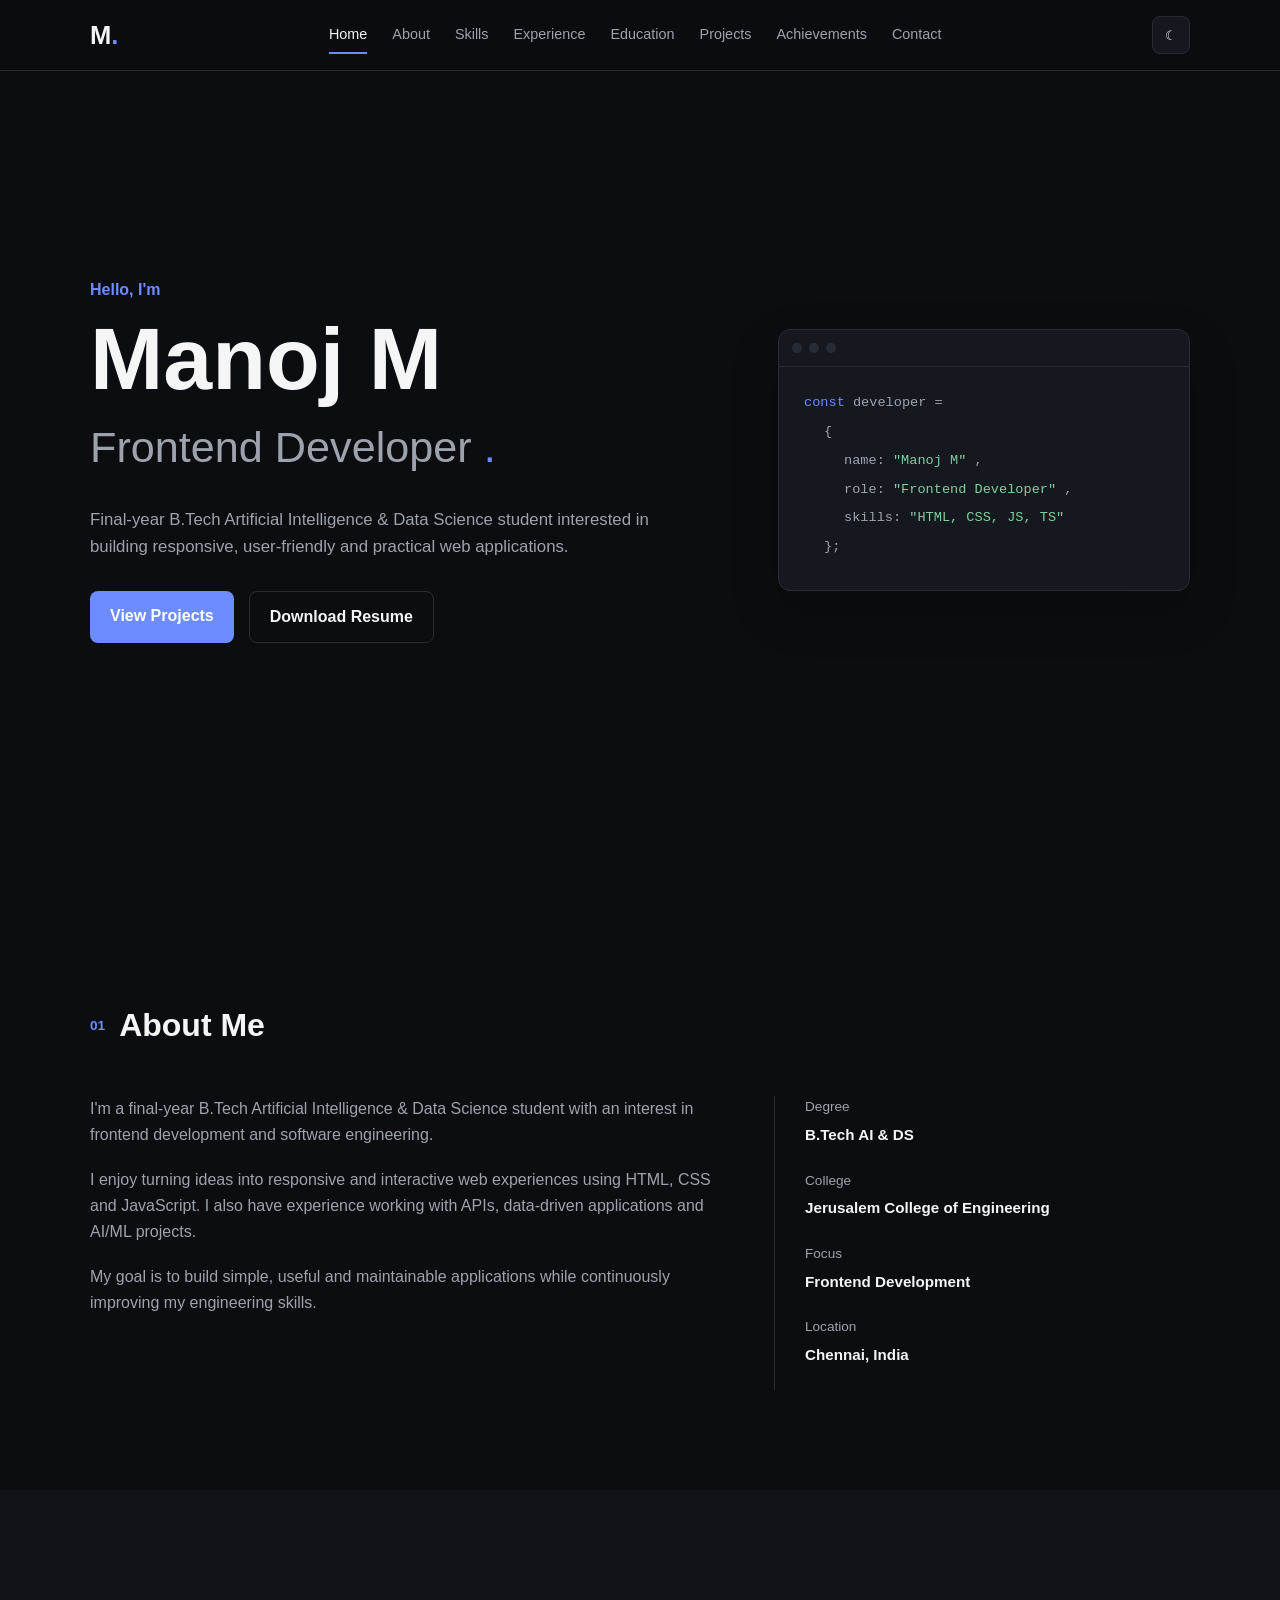
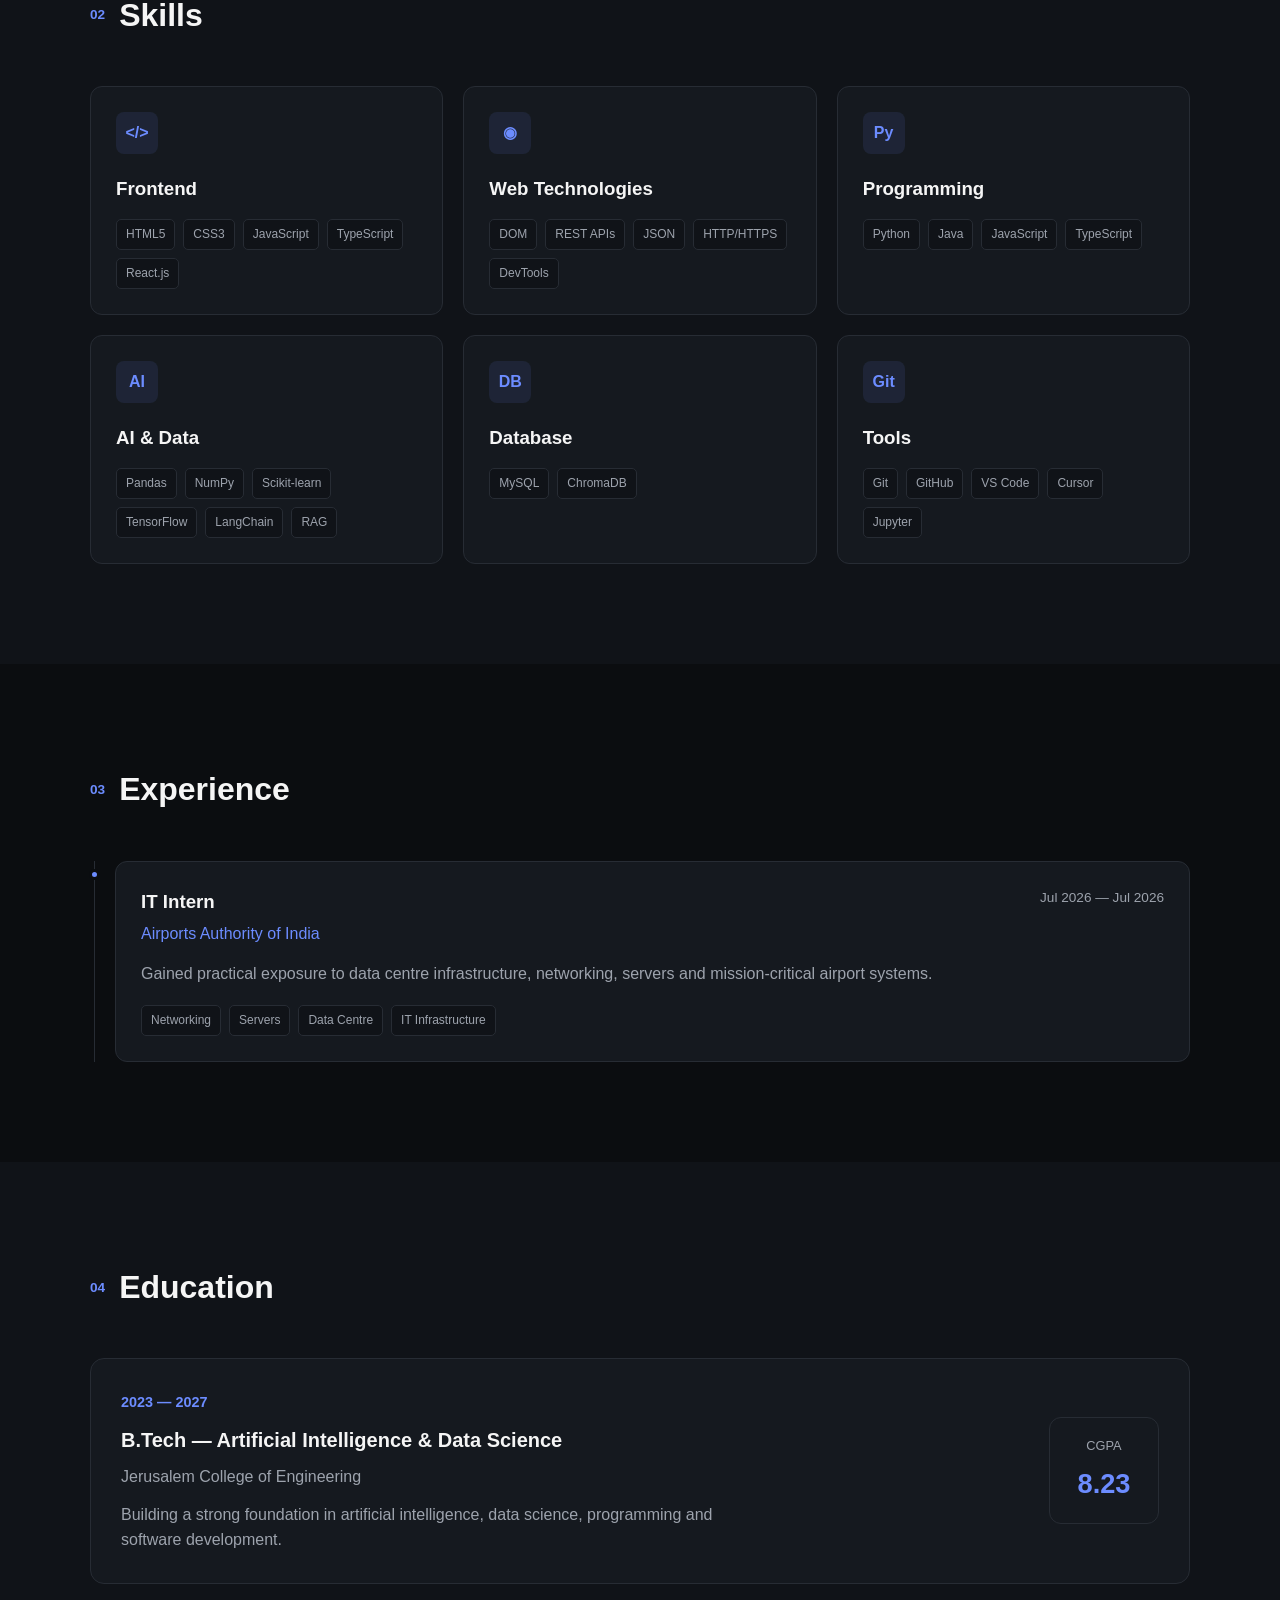
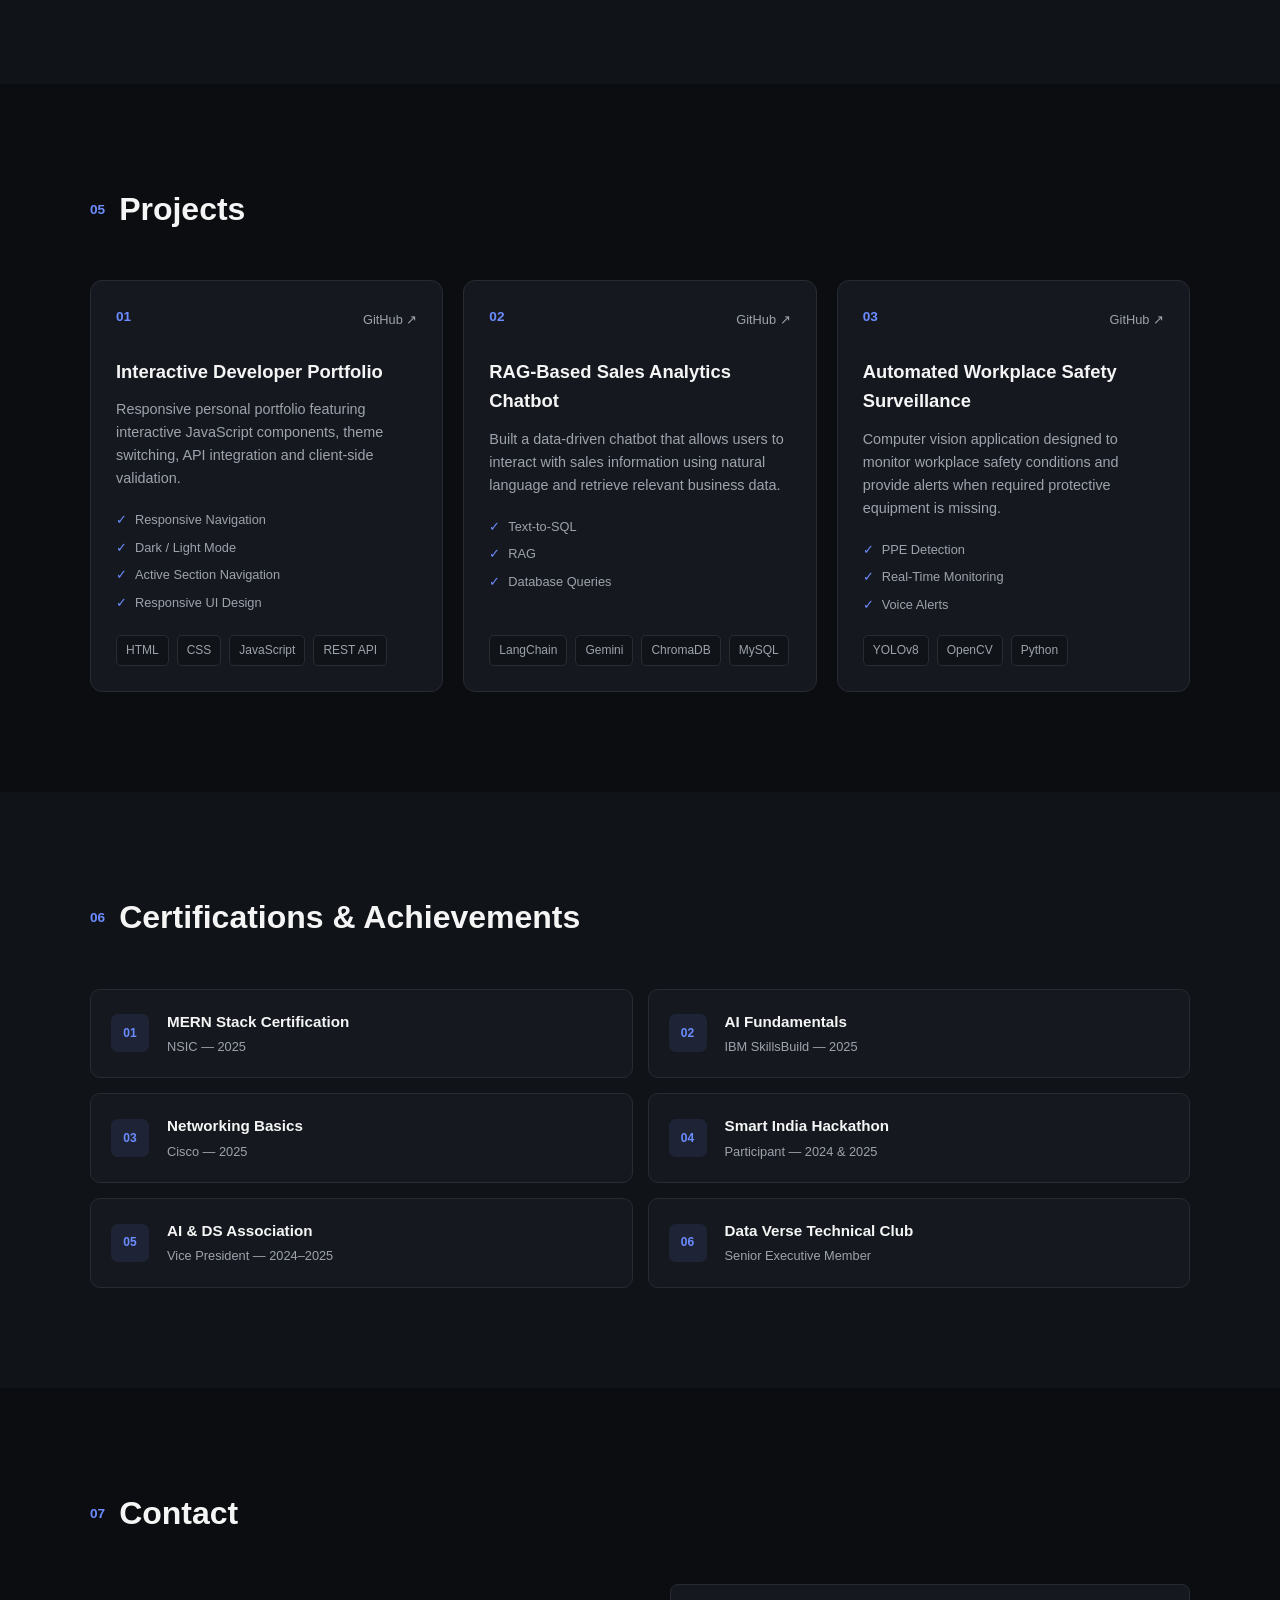
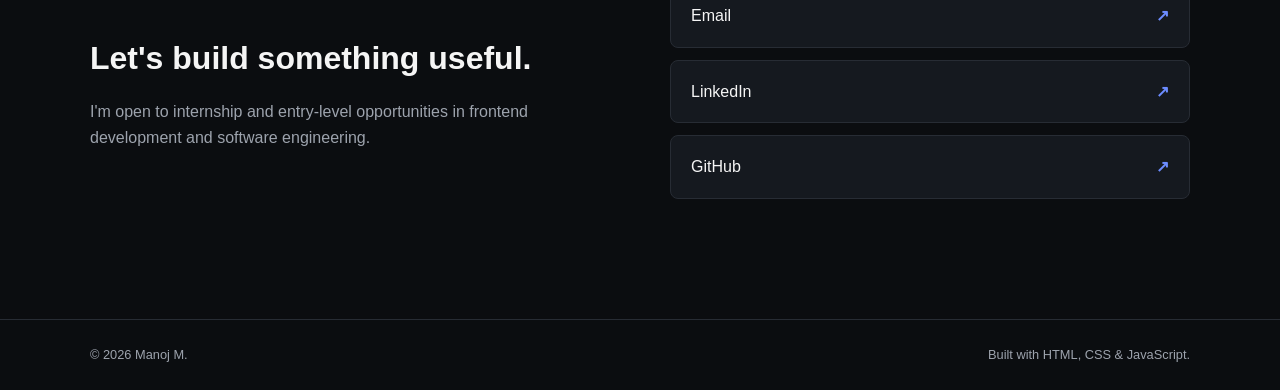
==== commit a909989c: "Update index.html" ====
--- a/index.html
+++ b/index.html
@@ -443,10 +443,10 @@
                         </p>
 
                         <div class="project-features">
-                            <span>Sliding Window Visualizer</span>
-                            <span>GitHub Profile Explorer</span>
-                            <span>Form Validation</span>
+                            <span>Responsive Navigation</span>
                             <span>Dark / Light Mode</span>
+                            <span>Active Section Navigation</span>
+                            <span>Responsive UI Design</span>
                         </div>
 
                         <div class="project-tech">
@@ -715,4 +715,4 @@
     <script src="script.js"></script>
 
 </body>
-</html>+</html>
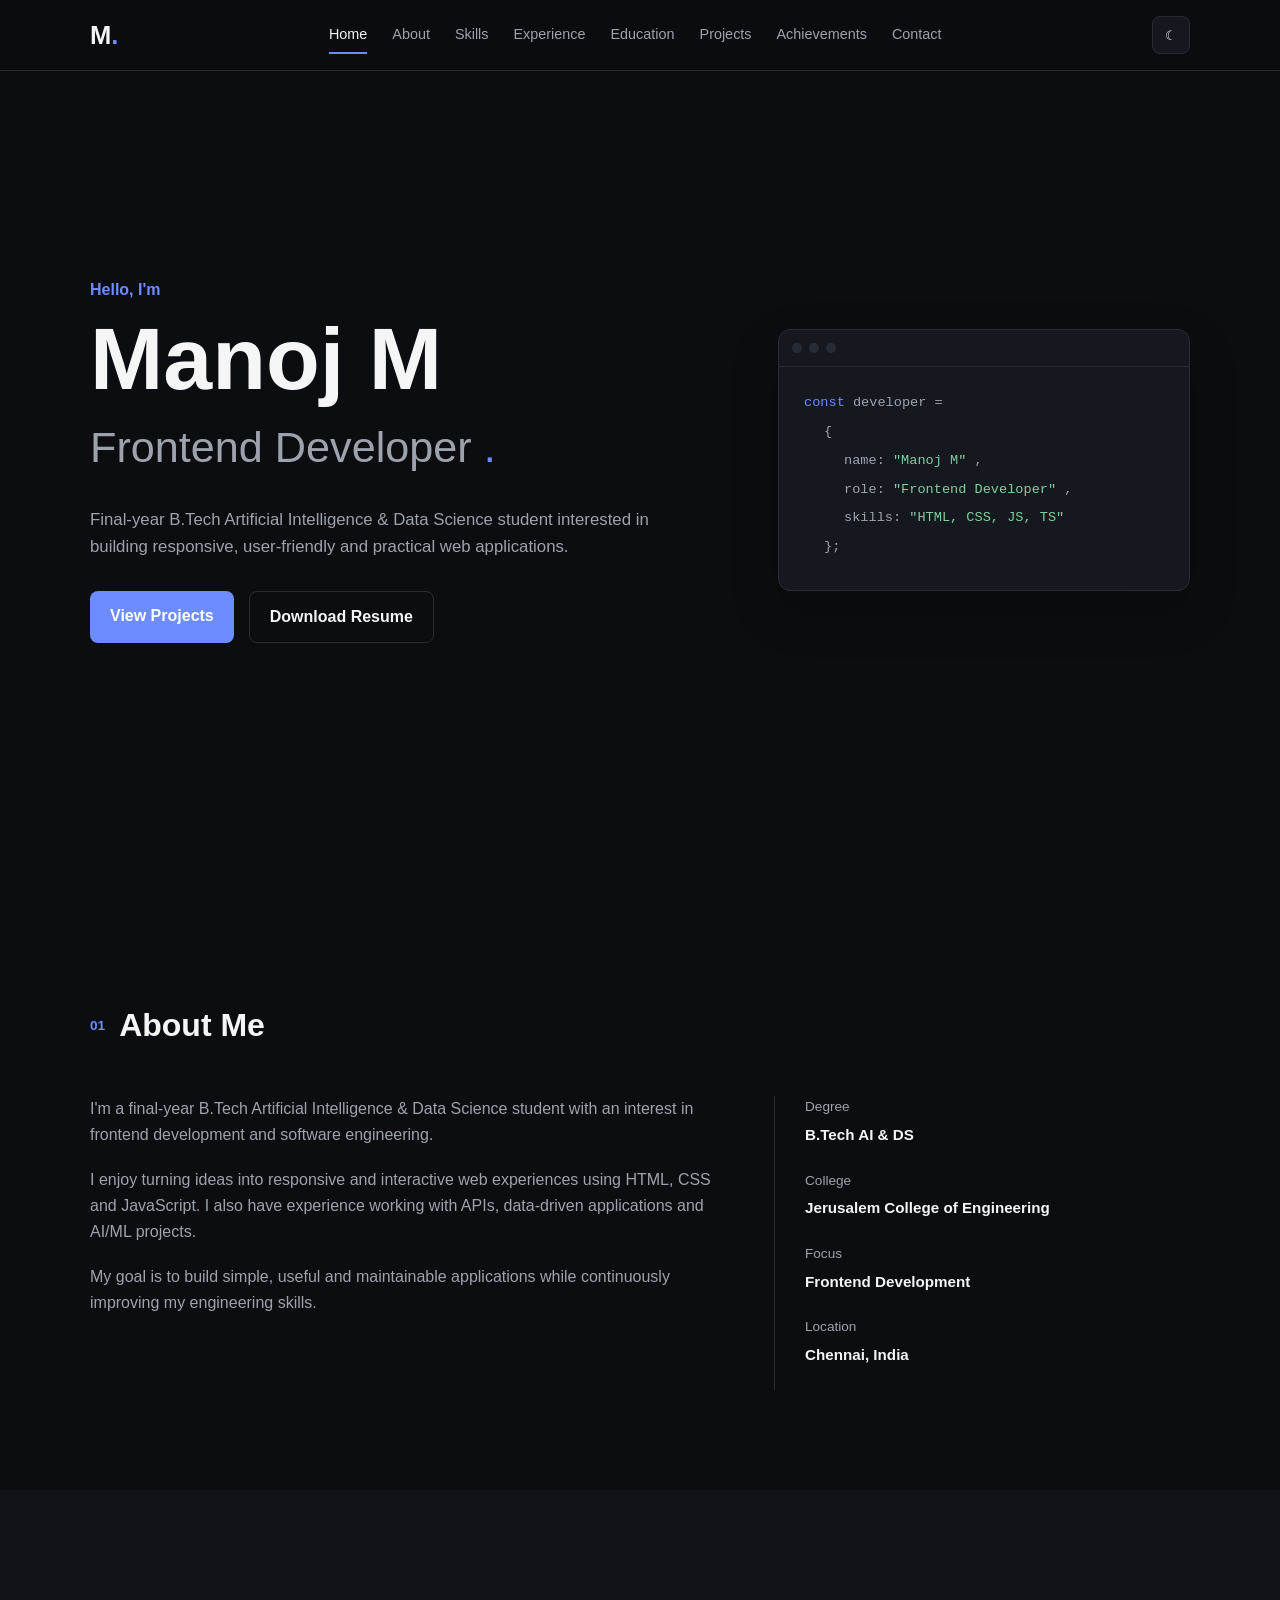
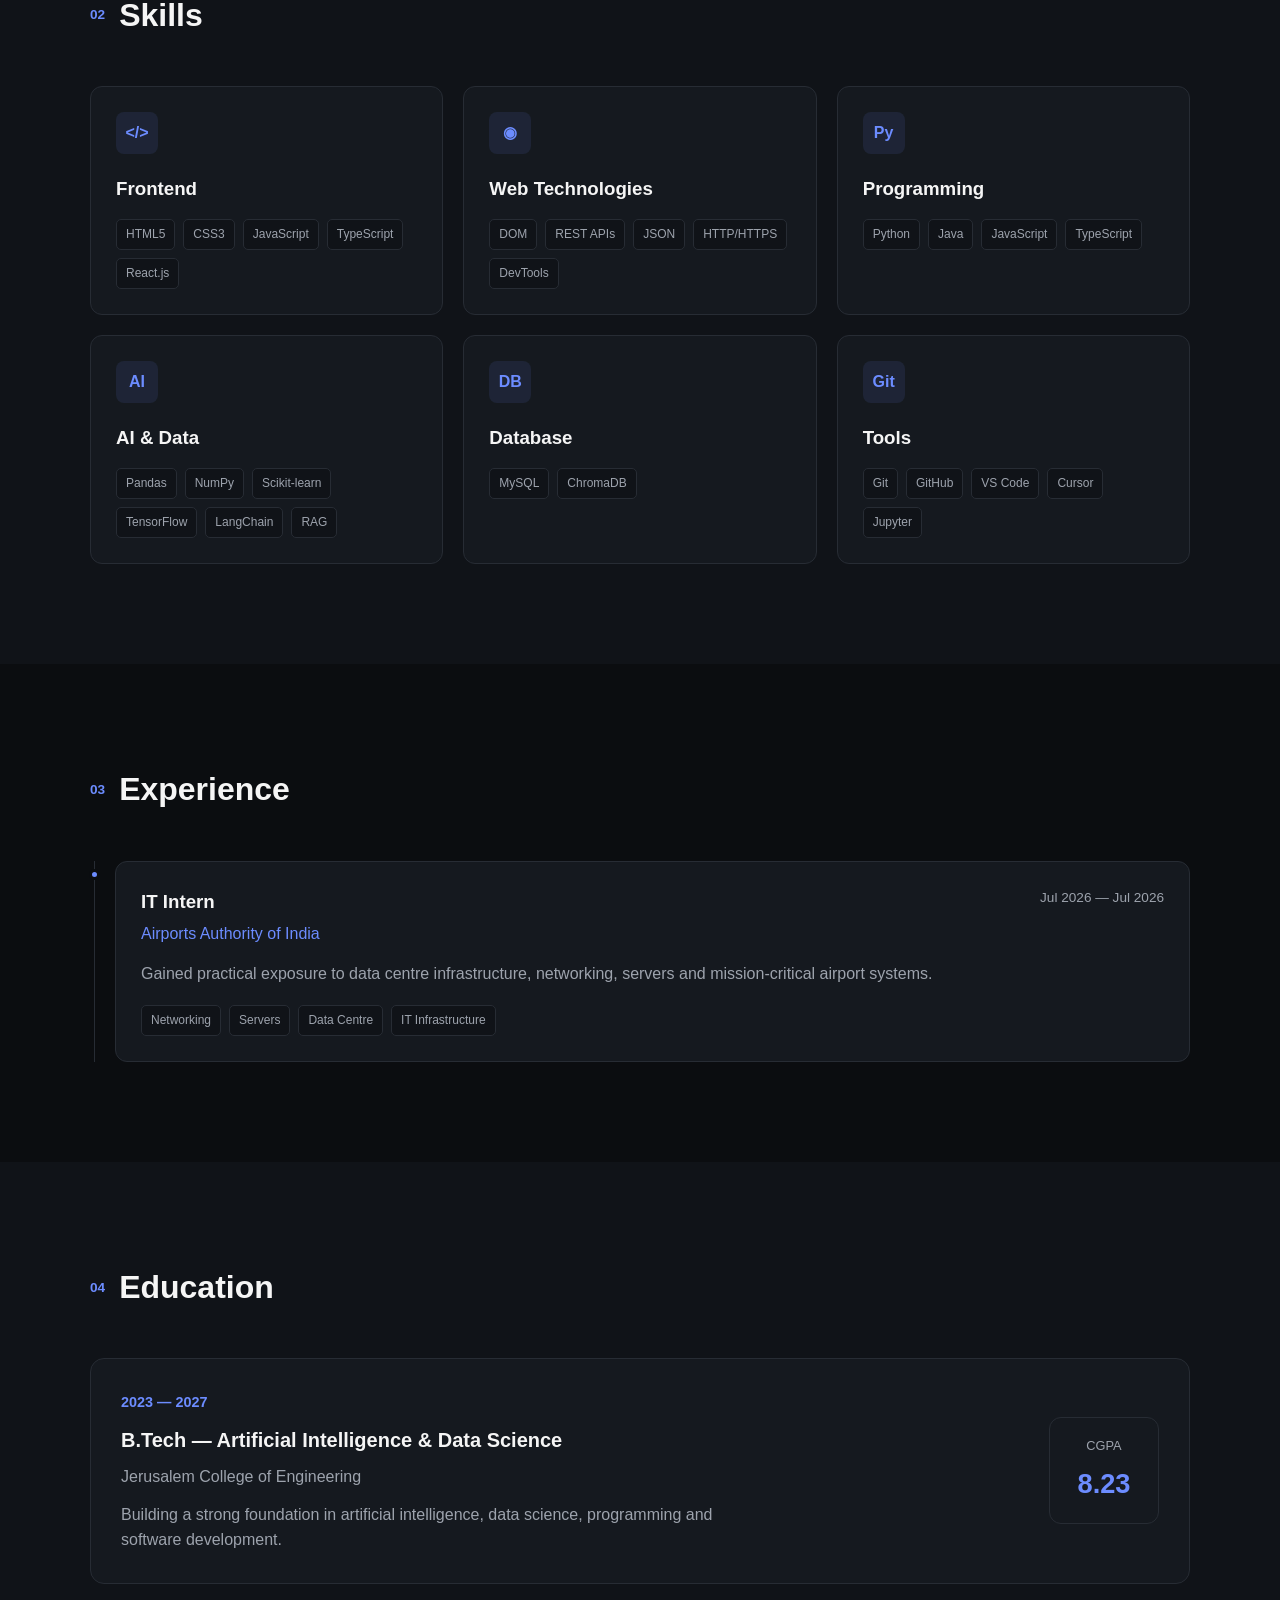
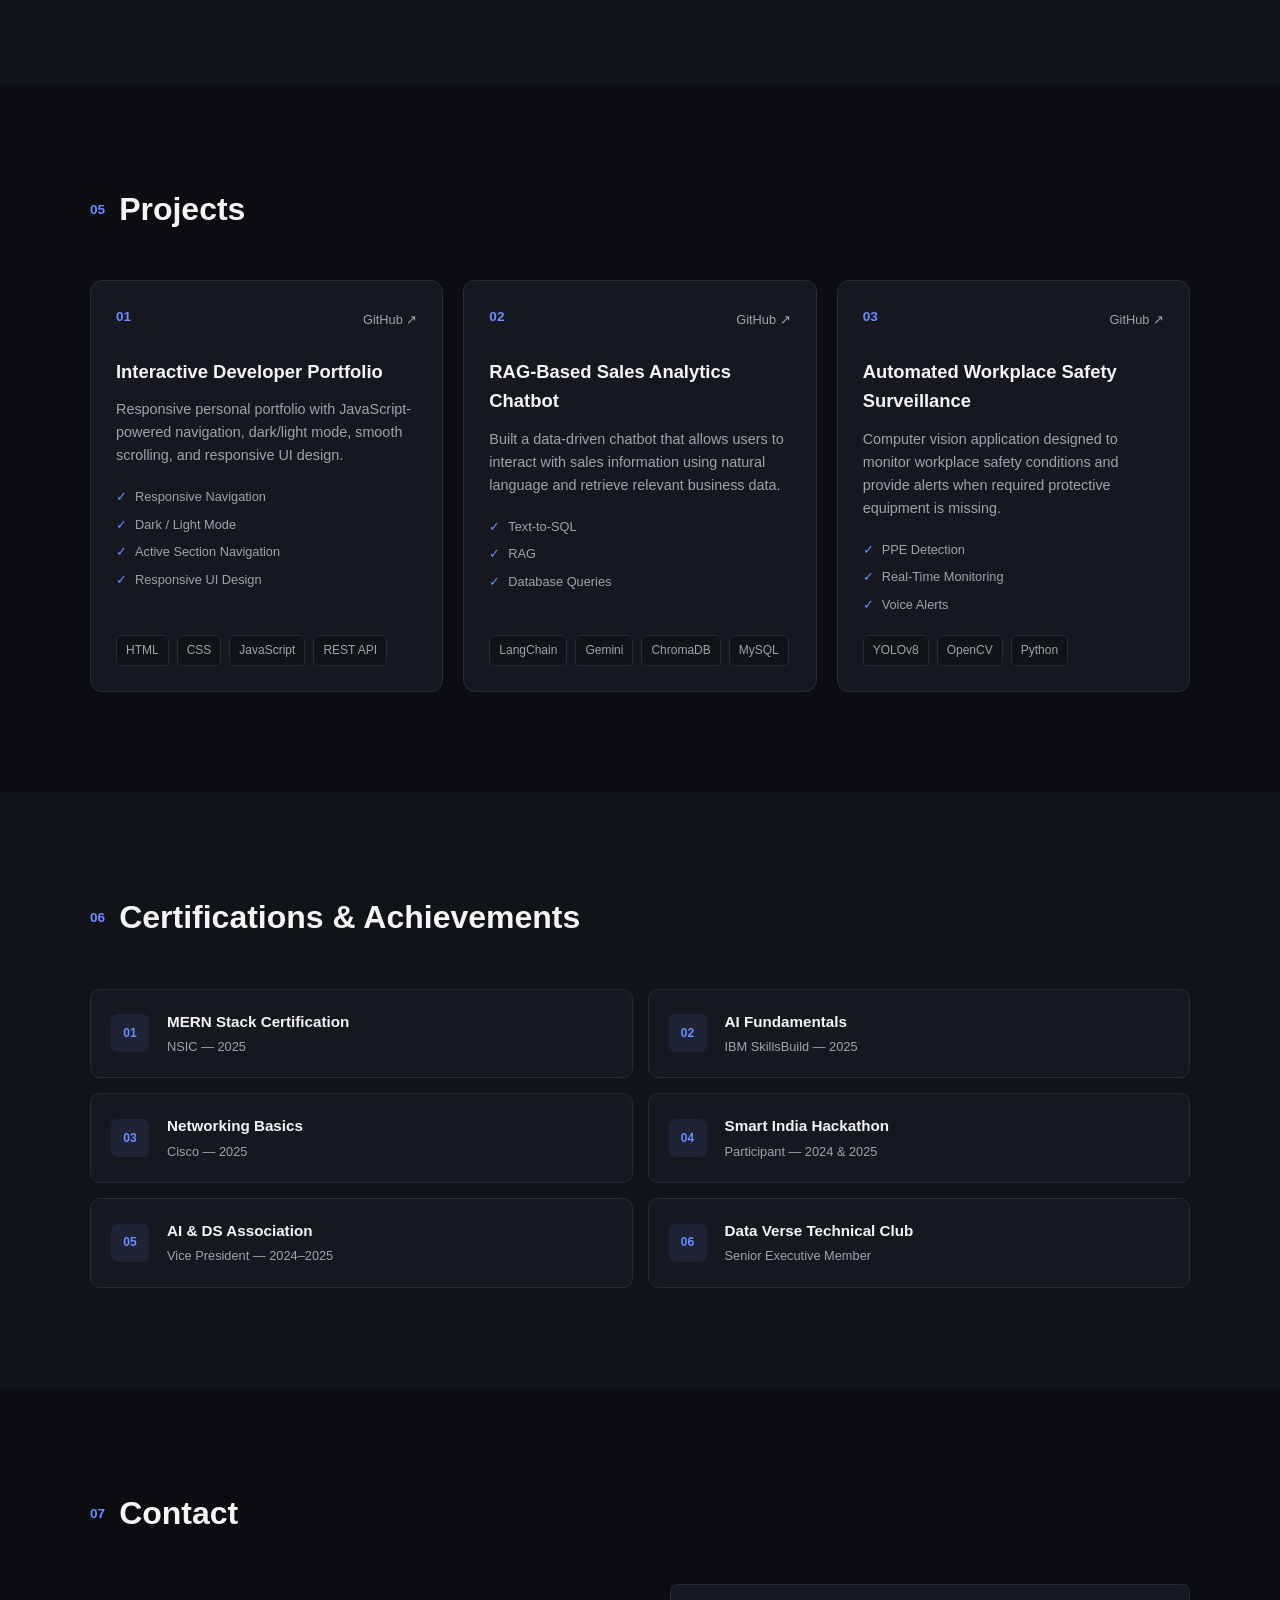
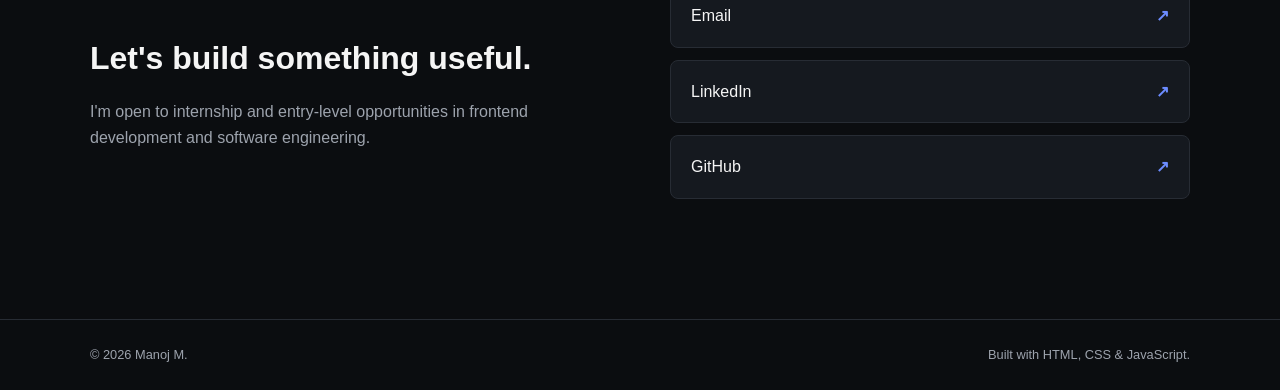
==== commit e1e25c4a: "Update index.html" ====
--- a/index.html
+++ b/index.html
@@ -436,10 +436,9 @@
                         <h3>Interactive Developer Portfolio</h3>
 
                         <p>
-                            Responsive personal portfolio featuring
-                            interactive JavaScript components, theme
-                            switching, API integration and client-side
-                            validation.
+                            Responsive personal portfolio with 
+                            JavaScript-powered navigation, dark/light mode,
+                            smooth scrolling, and responsive UI design.  
                         </p>
 
                         <div class="project-features">
